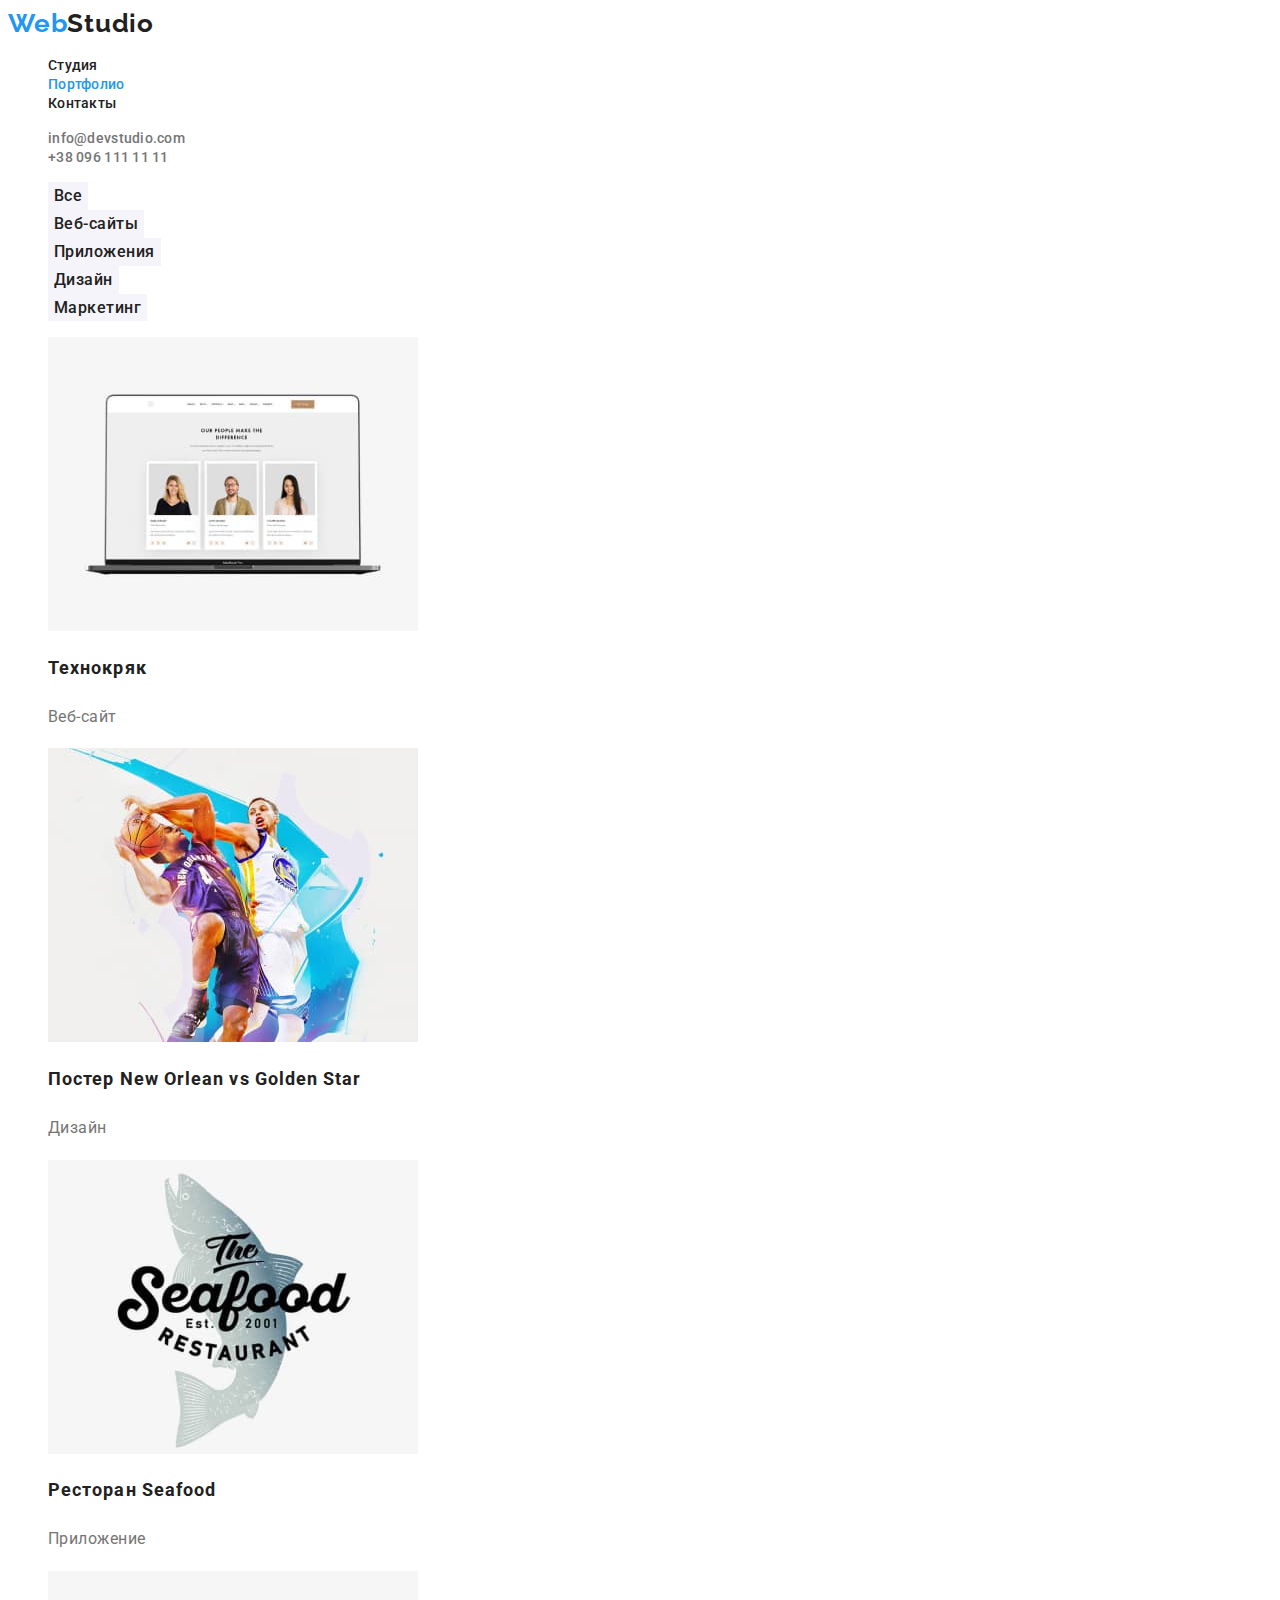
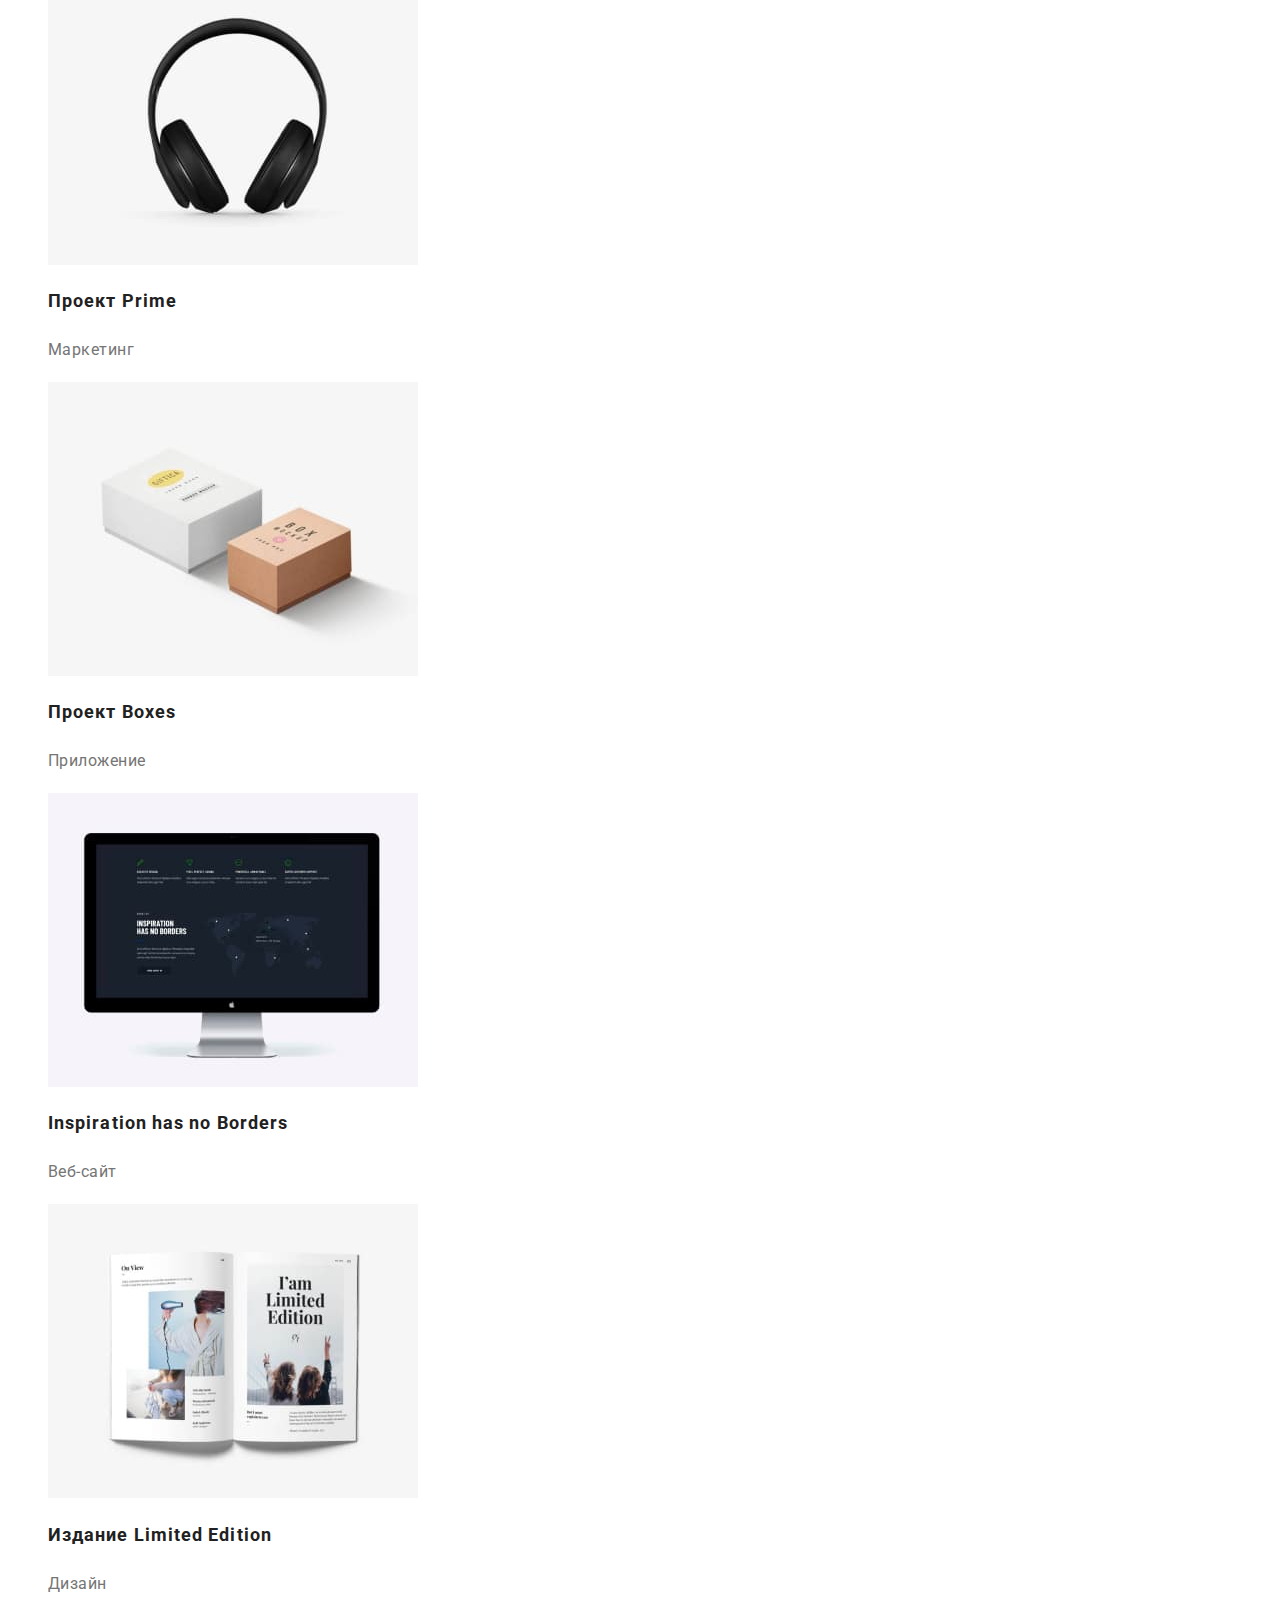
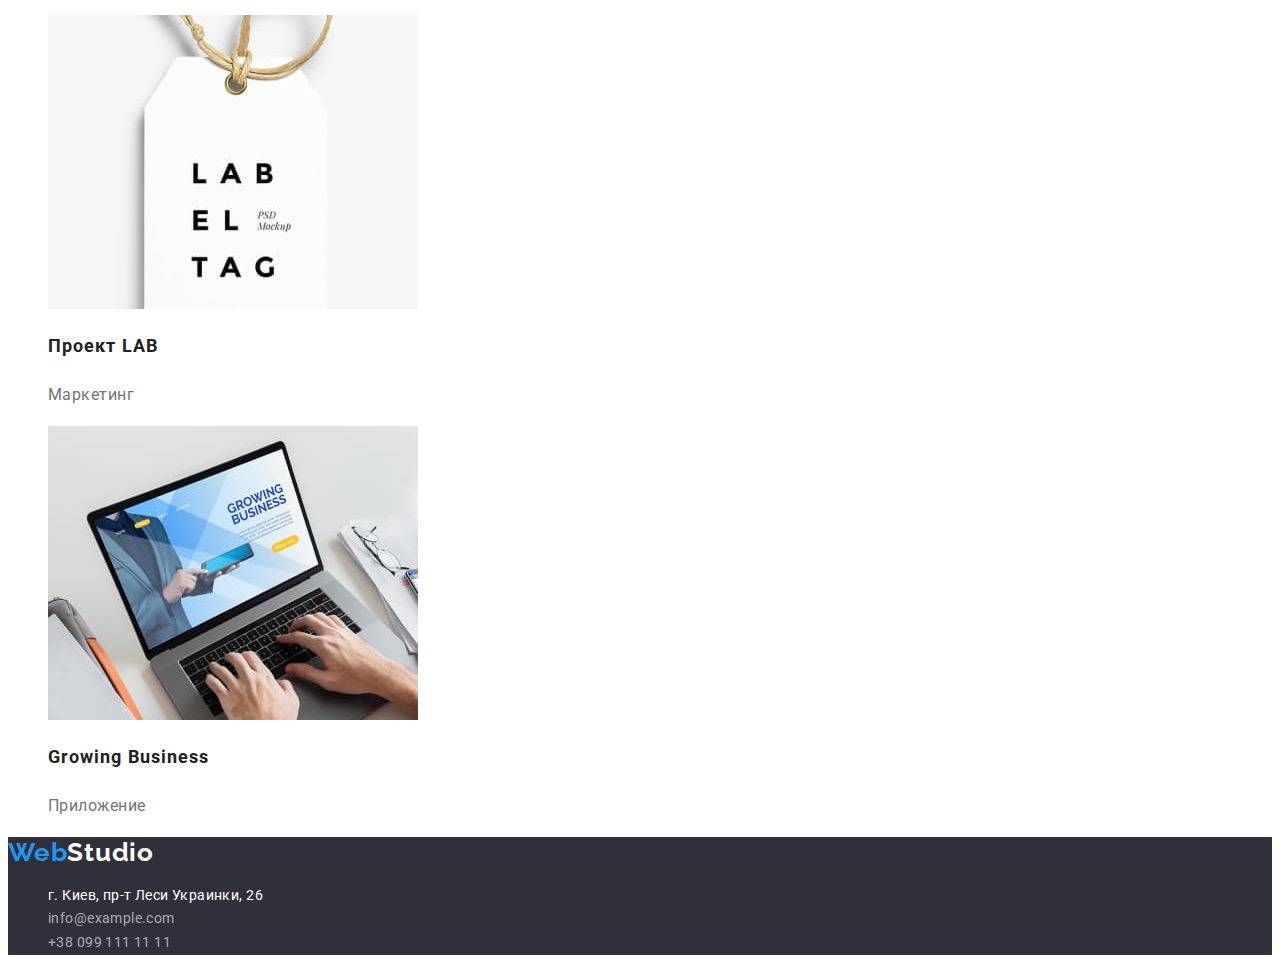
==== portfolio.html @ 40f7c525 "добавляет файлы из дз2" ====
<!DOCTYPE html>
<html lang="en">
<head>
    <meta charset="UTF-8">
    <meta http-equiv="X-UA-Compatible" content="IE=edge">
    <meta name="viewport" content="width=device-width, initial-scale=1.0">
    <title>Document</title>
    <link rel="preconnect" href="https://fonts.googleapis.com">
    <link rel="preconnect" href="https://fonts.gstatic.com" crossorigin>
    <link href="https://fonts.googleapis.com/css2?family=Raleway:wght@700&family=Roboto:wght@400;500;700;900&display=swap"
        rel="stylesheet">
    <link rel="stylesheet" href="./css/styles.css">
</head>
<body>
<header class="header">

    <nav>
        <a href="/" class="logo"><span class="span-logo">Web</span>Studio</a>

        <ul class="site-nav list">
            <li><a href="./index.html" class="link ">Студия</a></li>
            <li><a href="./portfolio.html" class="link current">Портфолио</a></li>
            <li><a href="" class="link">Контакты</a></li>
        </ul>
    </nav>

    <ul class="site-contact list">
        <li><a href="mailto:info@devstudio.com" class="link">info@devstudio.com</a></li>
        <li><a href="tel:+380961111111" class="link">+38 096 111 11 11</a></li>
    </ul>
</header>

        <section class="section works">
            <h1 class="visually-hidden">Наши работы</h1>
            <ul class="filter list">
                <li><button type="button" class="filter-btn">Все</button></li>
                <li><button type="button" class="filter-btn">Веб-сайты</button></li>
                <li><button type="button" class="filter-btn">Приложения</button></li>
                <li><button type="button" class="filter-btn">Дизайн</button></li>
                <li><button type="button" class="filter-btn">Маркетинг</button></li>
            </ul>

            <ul class="works-list list">
                <li class="works-item">
                    <img src="./images/project-1.jpg" alt="экран с фотокарточками" width="370" height="294">
                    <h2 class="title">Технокряк</h2>
                    <p class="text">Веб-сайт</p>
                </li>
                <li class="works-item">
                    <img src="./images/project-2.jpg" alt="баскетболисты с мячом" width="370" height="294">
                    <h2 class="title">Постер New Orlean vs Golden Star</h2>
                    <p class="text">Дизайн</p>
                </li>
                <li class="works-item">
                    <img src="./images/project-3.jpg" alt="лого ресторана сифуд" width="370" height="294">
                    <h2 class="title">Ресторан Seafood</h2>
                    <p class="text">Приложение</p>
                </li>
                <li class="works-item">
                    <img src="./images/project-4.jpg" alt="наушники" width="370" height="294">
                    <h2 class="title">Проект Prime</h2>
                    <p class="text">Маркетинг</p>
                </li>
                <li class="works-item">
                    <img src="./images/project-5.jpg" alt="две коробки" width="370" height="294">
                    <h2 class="title">Проект Boxes</h2>
                    <p class="text">Приложение</p>
                </li>
                <li class="works-item">
                    <img src="./images/project-6.jpg" alt="монитор" width="370" height="294">
                    <h2 class="title">Inspiration has no Borders</h2>
                    <p class="text">Веб-сайт</p>
                </li>
                <li class="works-item">
                    <img src="./images/project-7.jpg" alt="журнал" width="370" height="294">
                    <h2 class="title">Издание Limited Edition</h2>
                    <p class="text">Дизайн</p>
                </li>
                <li class="works-item">
                    <img src="./images/project-8.jpg" alt="ярлык с надписью" width="370" height="294">
                    <h2 class="title">Проект LAB</h2>
                    <p class="text">Маркетинг</p>
                </li>
                <li class="works-item">
                    <img src="./images/project-9.jpg" alt="ноутбук и руки" width="370" height="294">
                    <h2 class="title">Growing Business</h2>
                    <p class="text">Приложение</p>
                </li>
               
            </ul>
        </section>


    </main>

<footer class="footer">
    <a href="/" class="logo"><span class="span-logo">Web</span>Studio</a>

    <address>
        <ul class="footer-list list">
            <li><a href="https://www.google.com/maps/place/Lesi+Ukrainky+Blvd,+26,+Kyiv,+Ukraine,+02000/@50.4265807,30.5361971"
                    class="link-address">г. Киев, пр-т Леси Украинки, 26</a></li>
            <li><a href="mailto:info@example.com" class="link">info@example.com</a></li>
            <li><a href="tel:+380991111111" class="link">+38 099 111 11 11</a></li>
        </ul>

    </address>

</footer>
    
</body>
</html>
---- css/styles.css ----
:root {
    --main-text-color: #757575;
    --title-text-color: #212121;
    --accent-color: #2196F3;
    --secondary-background-color: #2F303A;
    --primary-white-color: #FFFFFF;
    --general-background-color: #F5F4FA;
    --secondary-btn-color: #212121;
    
   

}


body {
    color: var(--main-text-color);
    font-family: 'Roboto', sans-serif;
}

.list{
    list-style: none;
}
.link {
    text-decoration: none;
}

.visually-hidden {
    position: absolute;
    white-space: nowrap;
    width: 1px;
    height: 1px;
    overflow: hidden;
    border: 0;
    padding: 0;
    clip: rect(0 0 0 0);
    clip-path: inset(50%);
    margin: -1px;
}

/* ---------------------header--------------------- */
.header {
    background-color: var(--primary-white-color);
}

 .logo {
        color: var(--title-text-color);
        font-family: 'Raleway', sans-serif;
        font-weight: 700;
        font-size: 26px;
        line-height: 1.19;
        letter-spacing: 0.03em;
        text-decoration: none;
 }
 .span-logo {
    color: var(--accent-color); 
 }
 /* -------------------nav-------------------- */

 .site-nav .link {
     color: var(--title-text-color);
     font-family: 'Roboto', sans-serif;
     font-weight: 500;
     font-size: 14px;
     line-height: 1.14;
     letter-spacing: 0.02em;
 }
 .site-nav .link.current {
     color: var(--accent-color);
 }

 .site-contact .link {
    font-family: 'Roboto',sans-serif;
    font-style: normal;
    font-weight: 500;
    font-size: 14px;
    line-height: 16px;
    letter-spacing: 0.02em;
 }

.site-nav .link:hover,
.site-nav .link:focus
 {
    color: var(--accent-color);
}

.site-contact .link{
color: var(--main-text-color);
}

.site-contact .link:hover,
.site-contact .link:focus {
color: var(--accent-color);
}

          /*------------------hero--------------------    */

.hero-title {
    color: var(--primary-white-color);
    background-color: var(--secondary-background-color);
    font-weight: 900;
    font-size: 44px;
    line-height: 1.36;
    text-align: center;
    letter-spacing: 0.06em;
    text-transform: uppercase;
}
.hero-btn {
    color: var(--primary-white-color);
    background-color: var(--accent-color) ;
    cursor: pointer;
    font-family: inherit;
    font-weight: 700;
    font-size: 16px;
    line-height: 1.88;
    letter-spacing: 0.06em;
    border: none;
}
.hero-btn:hover,
.hero-btn:focus {
    background-color: #188CE8;
}

     /*--------------------   features----------------   */
 .feature-list .title {
    color: var(--title-text-color);
    font-size: 14px;
    line-height: 1.14;
    letter-spacing: 0.03em;
    text-transform: uppercase;
}
.feature-list .text {
    color: var(--main-text-color);
    font-size: 14px;
    line-height: 1.71;
    letter-spacing: 0.03em;
}

     /*-----------------     section -----------------    */
.section {
background-color: var(--primary-white-color);
}
.section-title {
    color: var(--title-text-color);
    font-size: 36px;
    line-height: 1.16;
    text-align: center;
    letter-spacing: 0.03em;
}
.team {
    background-color: var(--general-background-color);
}
.team-item {
    background-color: var(--primary-white-color);
    text-align: center;
}
.team-list .title {
    color: var(--title-text-color);
    font-weight: 500;
    font-size: 16px;
    line-height: 1.18;
    letter-spacing: 0.03em;
}
.team-list .text {
    color: var(--main-text-color);
    font-size: 16px;
    line-height: 1.19;
    letter-spacing: 0.03em;
}
/* ----------------------footer-------------------- */
.footer {
    background-color: var(--secondary-background-color);
}

.footer .logo {
    color: var(--primary-white-color);
}
.link-address {
    color: var(--primary-white-color);
    font-family: 'Roboto';
    font-style: normal;
    font-weight: 400;
    font-size: 14px;
    line-height: 1.71;
    letter-spacing: 0.03em;
    text-decoration: none;
}
.footer-list .link {
    color: rgba(255, 255, 255, 0.6);
    font-family: 'Roboto';
    font-style: normal;
    font-weight: 400;
    font-size: 14px;
    line-height: 1.71;
    letter-spacing: 0.03em;
    text-decoration: none;
}
.link-address:hover,
.link-address:focus {
    color: var(--accent-color);
}
.footer-list .link:hover,
.footer-list .link:focus {
    color: var(--accent-color);
}

/* ---------------------works------------------- */

.filter-btn {
color: var(--secondary-btn-color);
background-color: var(--general-background-color);
cursor: pointer;
font-family: inherit;
font-style: normal;
font-weight: 500;
font-size: 16px;
line-height: 1.62;
letter-spacing: 0.03em;
border: none;
}

.filter-btn:hover,
.filter-btn:focus {
    color: var(--primary-white-color);
    background-color: var(--accent-color);
}


.works-list .title {
    color: var(--title-text-color);
    font-size: 18px;
    line-height: 2;
    letter-spacing: 0.06em
}
.works-list .text {
    color: var(--main-text-color);
    font-size: 16px;
    line-height: 1.88;
    letter-spacing: 0.03em
}
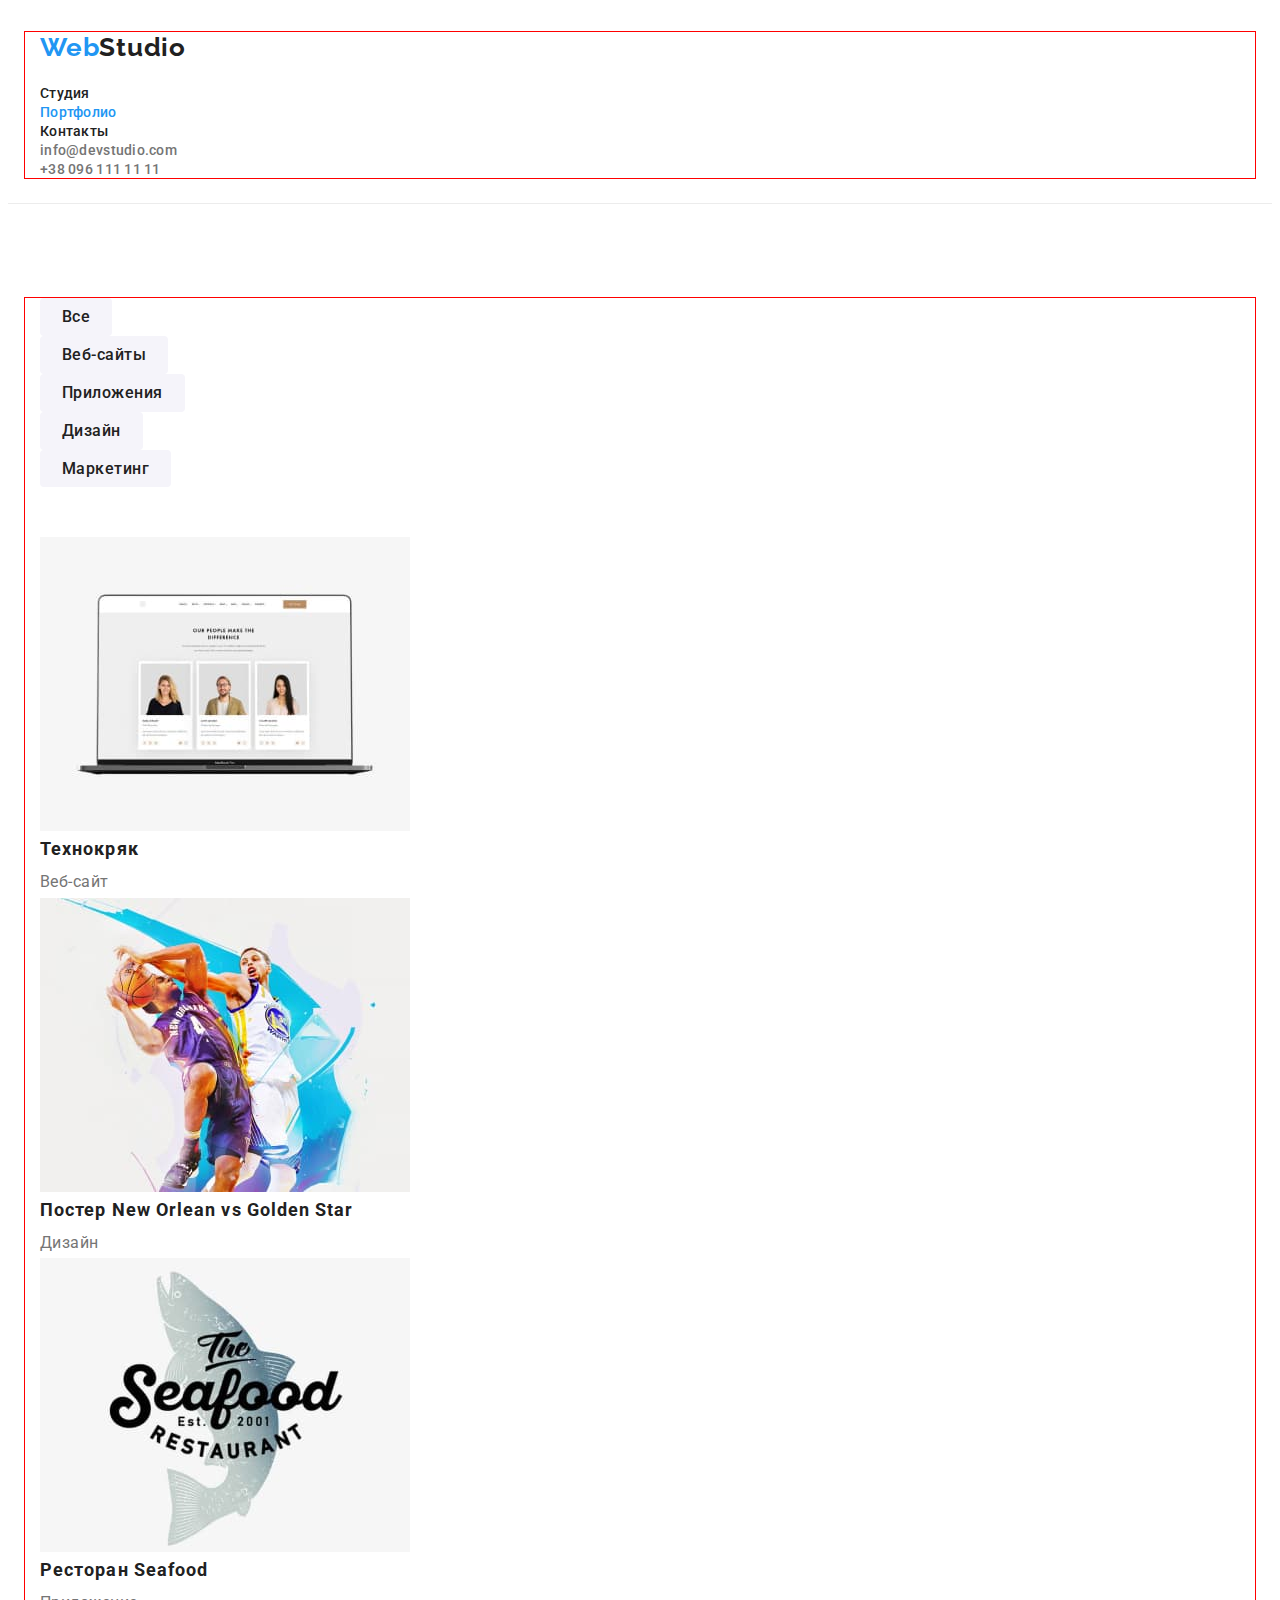
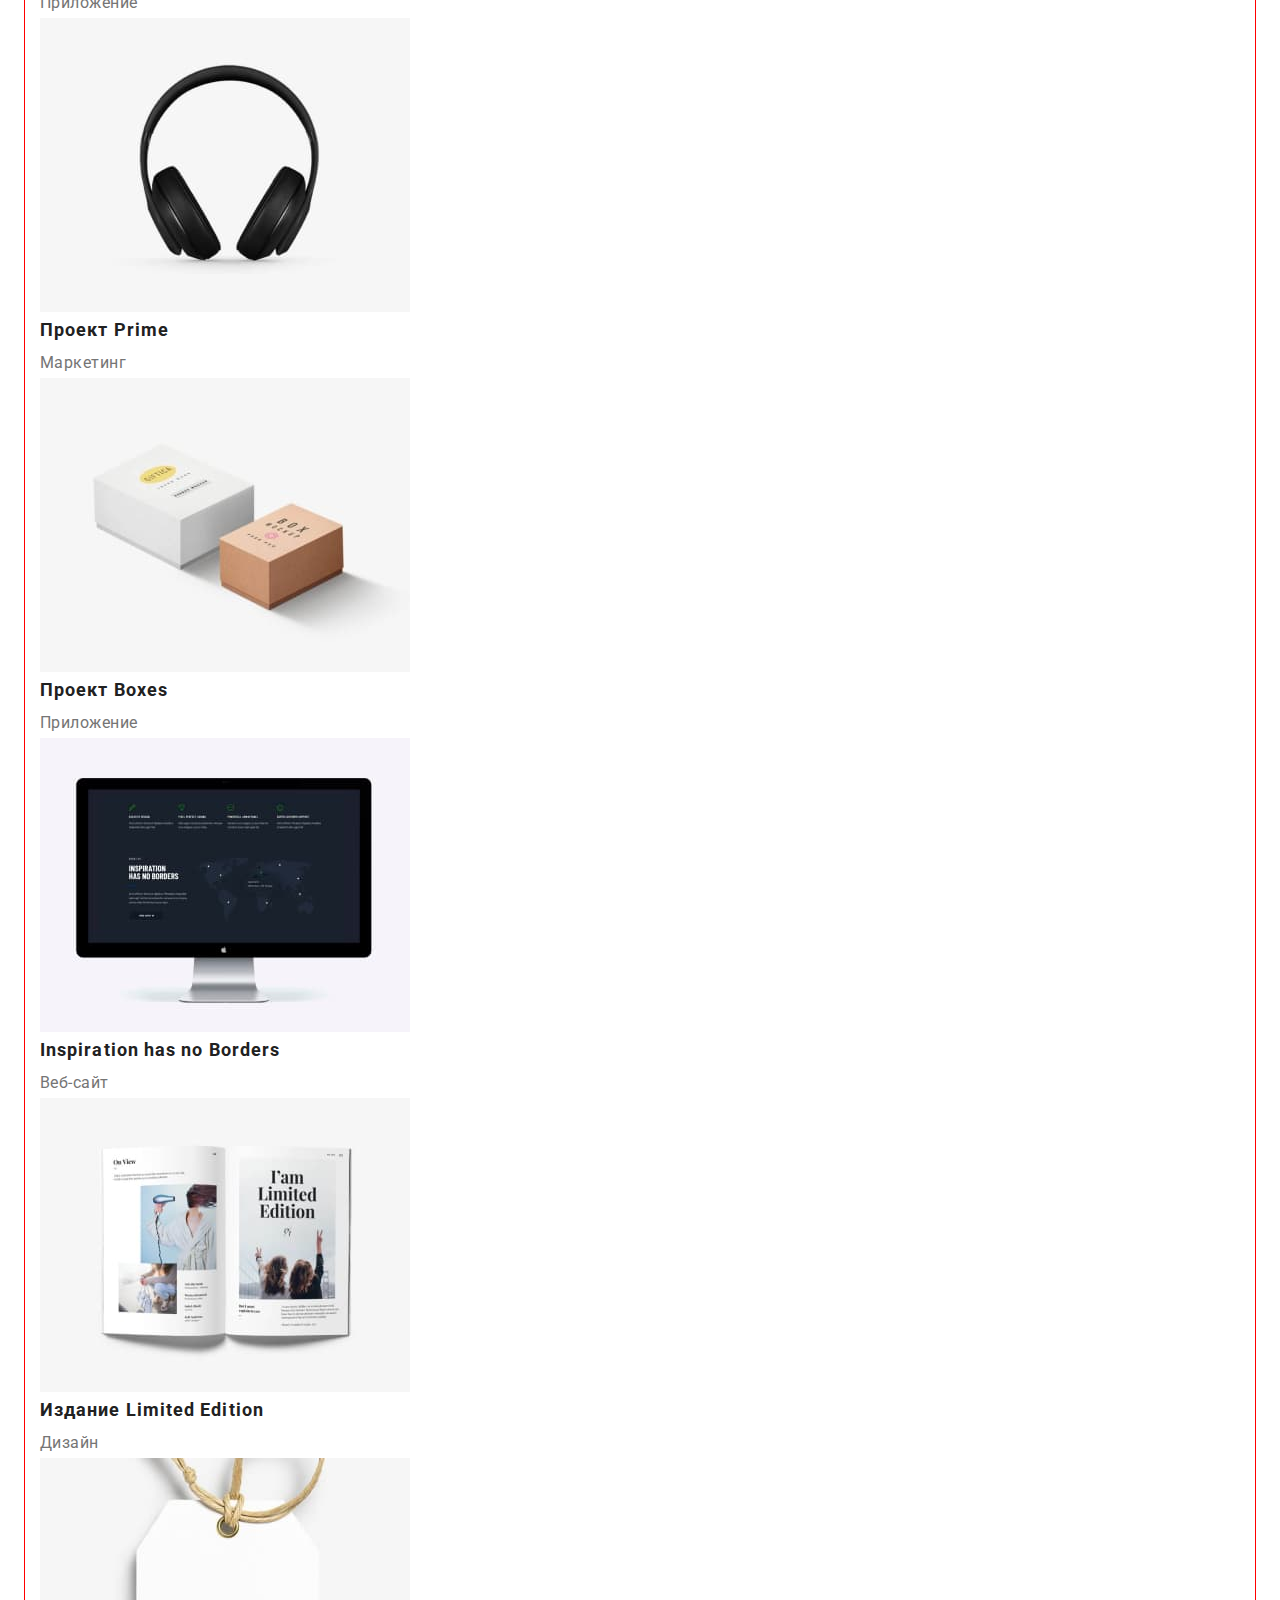
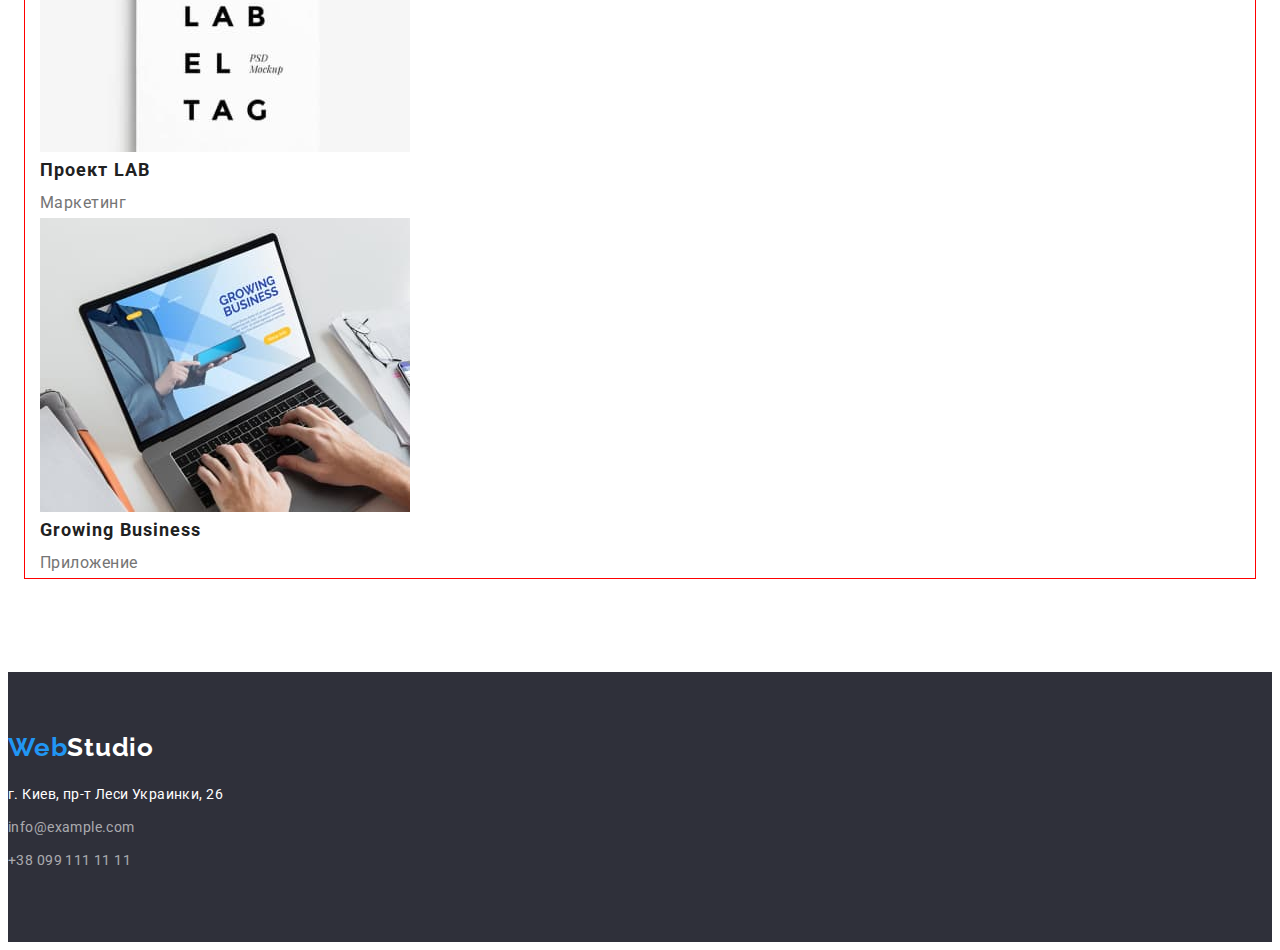
==== commit 236cc4aa: "добавляет геометрию в портфолио" ====
--- a/portfolio.html
+++ b/portfolio.html
@@ -13,24 +13,29 @@
 </head>
 <body>
 <header class="header">
+    <div class="container">
 
-    <nav>
-        <a href="/" class="logo"><span class="span-logo">Web</span>Studio</a>
+        <nav>
+            <a href="/" class="logo"><span class="span-logo">Web</span>Studio</a>
 
-        <ul class="site-nav list">
-            <li><a href="./index.html" class="link ">Студия</a></li>
-            <li><a href="./portfolio.html" class="link current">Портфолио</a></li>
-            <li><a href="" class="link">Контакты</a></li>
+            <ul class="site-nav list">
+                <li><a href="./index.html" class="link ">Студия</a></li>
+                <li><a href="./portfolio.html" class="link current">Портфолио</a></li>
+                <li><a href="" class="link">Контакты</a></li>
+            </ul>
+        </nav>
+
+
+        <ul class="site-contact list">
+            <li><a href="mailto:info@devstudio.com" class="link">info@devstudio.com</a></li>
+            <li><a href="tel:+380961111111" class="link">+38 096 111 11 11</a></li>
         </ul>
-    </nav>
 
-    <ul class="site-contact list">
-        <li><a href="mailto:info@devstudio.com" class="link">info@devstudio.com</a></li>
-        <li><a href="tel:+380961111111" class="link">+38 096 111 11 11</a></li>
-    </ul>
+    </div>
 </header>
 
         <section class="section works">
+            <div class="container">
             <h1 class="visually-hidden">Наши работы</h1>
             <ul class="filter list">
                 <li><button type="button" class="filter-btn">Все</button></li>
@@ -88,6 +93,7 @@
                 </li>
                
             </ul>
+            </div>
         </section>
 
 
--- a/css/styles.css
+++ b/css/styles.css
@@ -8,10 +8,15 @@
     --general-background-color: #F5F4FA;
     --secondary-btn-color: #212121;
     
-   
-
-}
-
+}
+
+p,h1,h2,h3,h4,h5,h6 {
+    margin: 0;
+}
+ul {
+    margin: 0;
+    padding-left: 0;
+}
 
 body {
     color: var(--main-text-color);
@@ -20,10 +25,14 @@
 
 .list{
     list-style: none;
+    padding: 0;
+    margin: 0;
 }
 .link {
     text-decoration: none;
 }
+
+
 
 .visually-hidden {
     position: absolute;
@@ -38,9 +47,34 @@
     margin: -1px;
 }
 
+img {
+    display: block;
+    max-width: 100%;
+    height: auto;
+    border-radius: 0px;
+}
+
+
 /* ---------------------header--------------------- */
+
+.container {
+    width: 1200px;
+    padding-left: 15px;
+    padding-right: 15px;
+    margin: 0 auto;
+    outline: 1px solid red;
+
+}
+
+
+
 .header {
     background-color: var(--primary-white-color);
+    border-bottom-width: 1px;
+    border-bottom-style: solid;
+    border-bottom-color: #ECECEC;
+    padding-top: 24px;
+    padding-bottom: 25px;
 }
 
  .logo {
@@ -95,19 +129,44 @@
 
           /*------------------hero--------------------    */
 
+
+.hero {
+    text-align: center;
+    background-color: var(--secondary-background-color);
+}
+
+.hero-container {
+    padding: 200px 0;
+}
+
+
 .hero-title {
-    color: var(--primary-white-color);
-    background-color: var(--secondary-background-color);
+    margin-bottom: 40px;
+    margin-left: auto;
+    margin-right: auto;
+    max-width: 630px;
+
+    color: var(--primary-white-color);
+    
     font-weight: 900;
     font-size: 44px;
     line-height: 1.36;
-    text-align: center;
+    
     letter-spacing: 0.06em;
     text-transform: uppercase;
 }
+
+
+
 .hero-btn {
+    display: inline-block;
+    border-radius: 4px;
+    padding: 10px 32px;
+    min-width: 200px;
+
     color: var(--primary-white-color);
     background-color: var(--accent-color) ;
+
     cursor: pointer;
     font-family: inherit;
     font-weight: 700;
@@ -115,6 +174,7 @@
     line-height: 1.88;
     letter-spacing: 0.06em;
     border: none;
+    text-align: center;
 }
 .hero-btn:hover,
 .hero-btn:focus {
@@ -122,7 +182,19 @@
 }
 
      /*--------------------   features----------------   */
+
+.section {
+    background-color: var(--primary-white-color);
+    padding-top: 94px;
+    padding-bottom: 94px;
+} 
+.no-padding {
+    padding-bottom: 0;
+}
+
  .feature-list .title {
+    margin-bottom: 10px;
+
     color: var(--title-text-color);
     font-size: 14px;
     line-height: 1.14;
@@ -137,10 +209,10 @@
 }
 
      /*-----------------     section -----------------    */
-.section {
-background-color: var(--primary-white-color);
-}
+
 .section-title {
+    margin-bottom: 50px;
+
     color: var(--title-text-color);
     font-size: 36px;
     line-height: 1.16;
@@ -152,8 +224,25 @@
 }
 .team-item {
     background-color: var(--primary-white-color);
+    box-shadow: 0px 1px 3px rgba(0, 0, 0, 0.12), 0px 1px 1px rgba(0, 0, 0, 0.14), 0px 2px 1px rgba(0, 0, 0, 0.2);
+    
+    border-radius: 0px 0px 4px 4px;
+    
+}
+
+.team-card {
+    
     text-align: center;
-}
+    padding: 30px 0;
+    width: 270px;
+}
+
+.team-item .title {
+margin-bottom: 10px;
+
+}
+
+
 .team-list .title {
     color: var(--title-text-color);
     font-weight: 500;
@@ -170,12 +259,20 @@
 /* ----------------------footer-------------------- */
 .footer {
     background-color: var(--secondary-background-color);
-}
-
+    padding-top: 60px;
+    padding-bottom: 60px;
+}
+.logo {
+display: inline-block;
+margin-bottom: 20px;
+
+}
 .footer .logo {
     color: var(--primary-white-color);
 }
 .link-address {
+    display: inline-block;
+    margin-bottom: 9px;
     color: var(--primary-white-color);
     font-family: 'Roboto';
     font-style: normal;
@@ -186,6 +283,8 @@
     text-decoration: none;
 }
 .footer-list .link {
+    display: inline-block;
+    margin-bottom: 9px;
     color: rgba(255, 255, 255, 0.6);
     font-family: 'Roboto';
     font-style: normal;
@@ -203,10 +302,18 @@
 .footer-list .link:focus {
     color: var(--accent-color);
 }
-
+/* --------------------portfolio----------------- */
 /* ---------------------works------------------- */
+.filter {
+margin-bottom: 50px;
+}
+
 
 .filter-btn {
+display: inline-block;
+border-radius: 4px;
+padding: 6px 22px;
+
 color: var(--secondary-btn-color);
 background-color: var(--general-background-color);
 cursor: pointer;
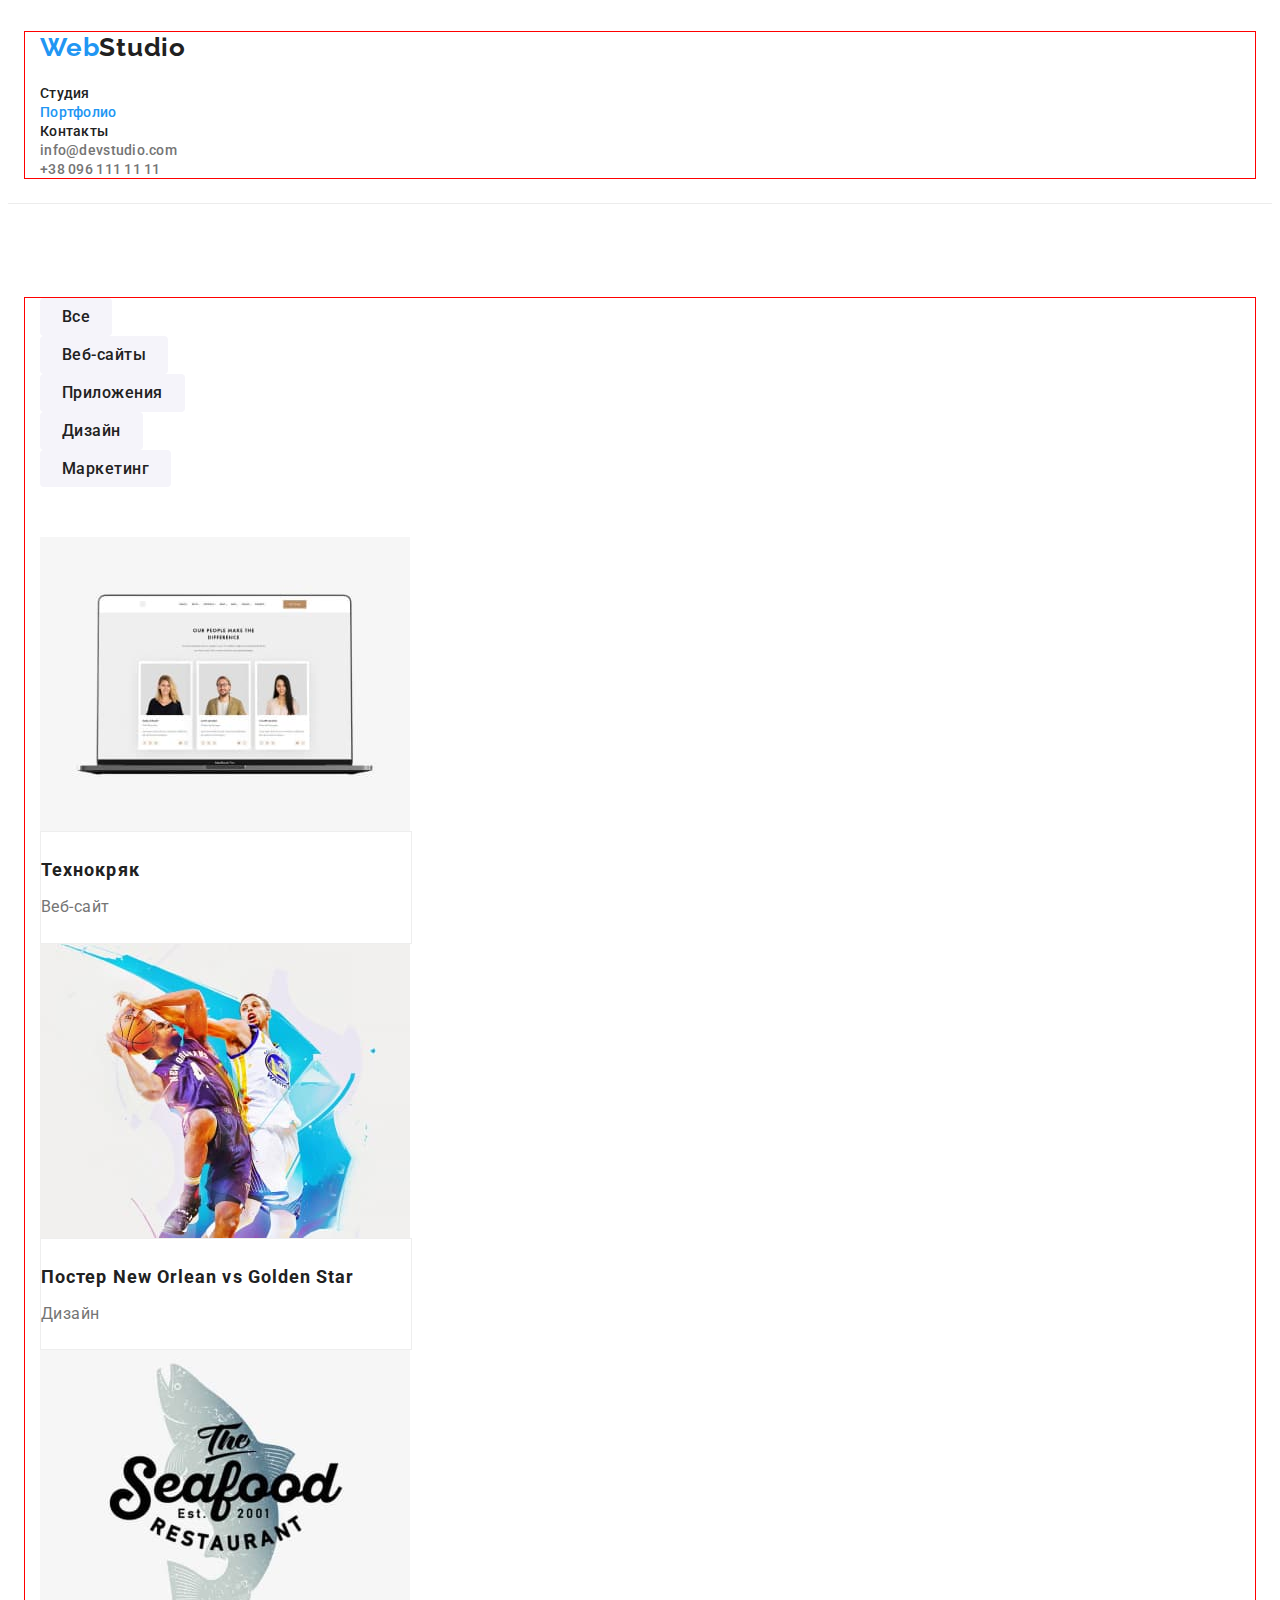
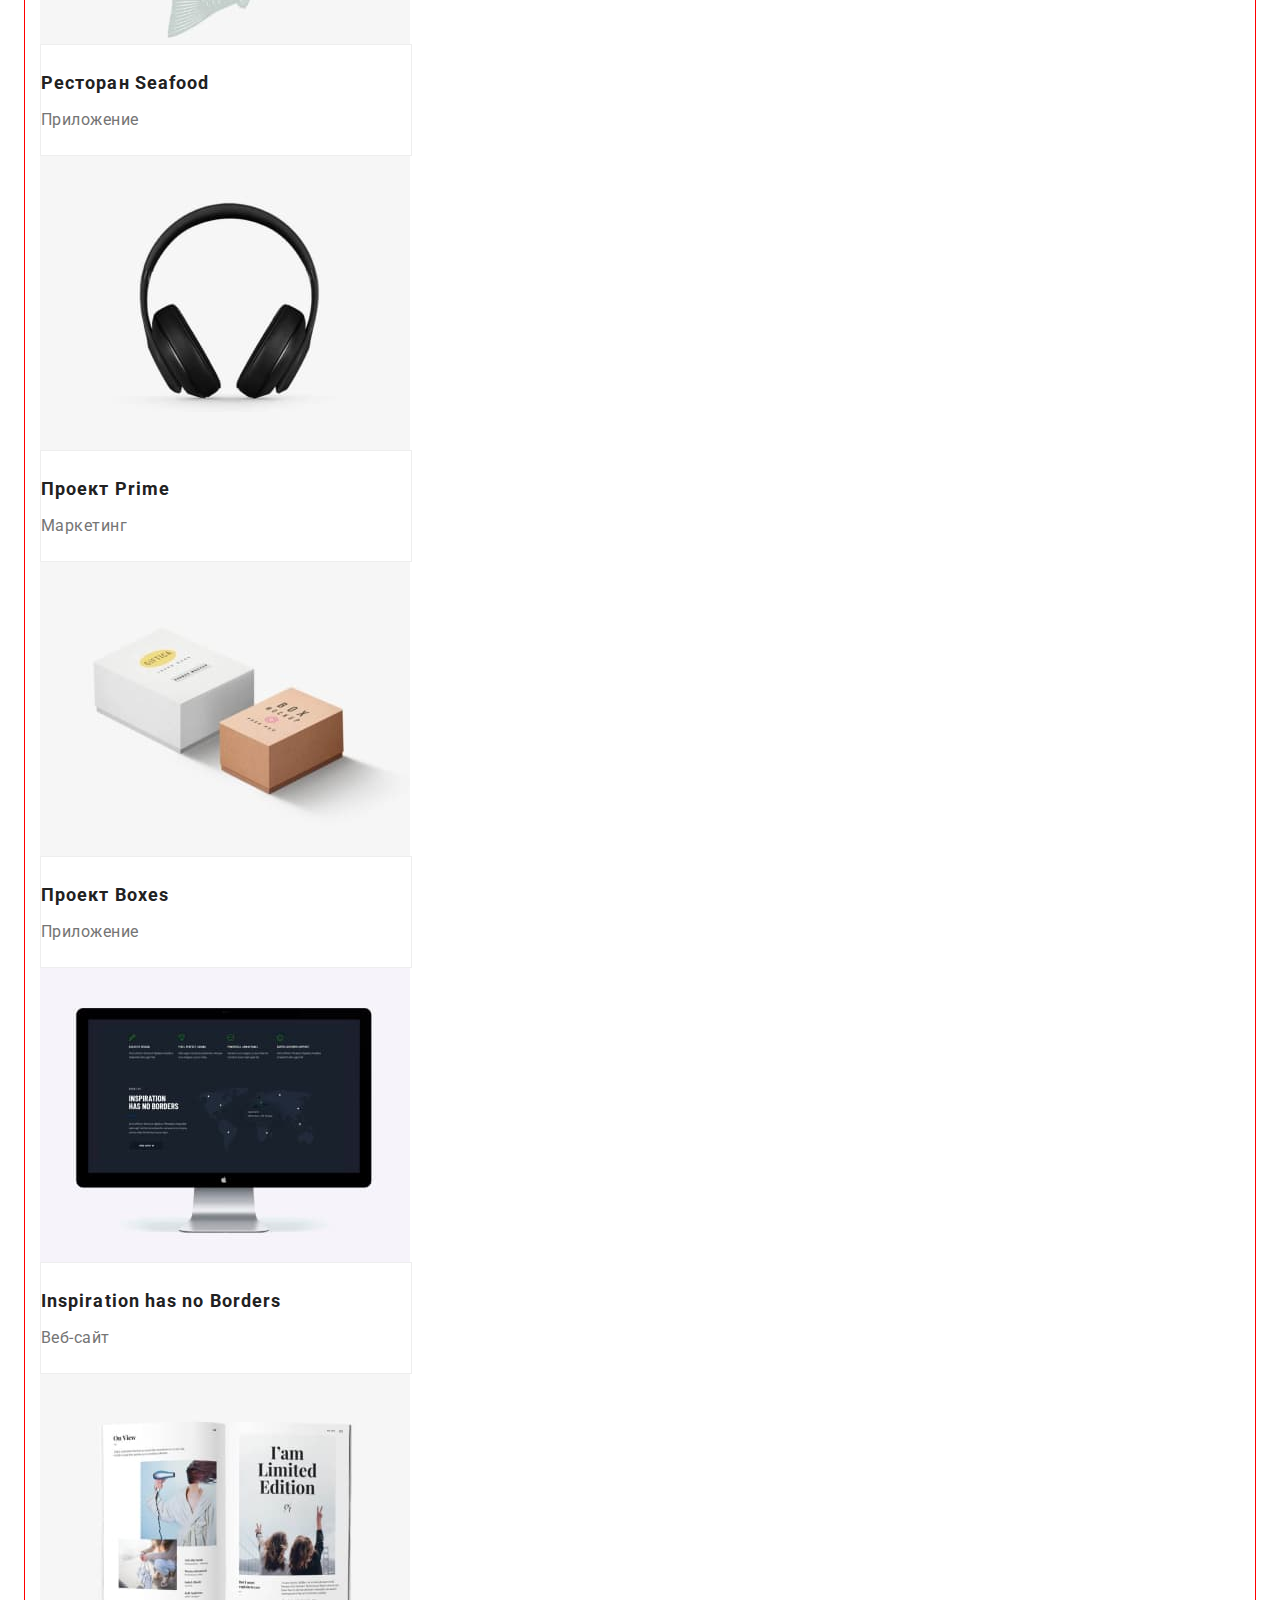
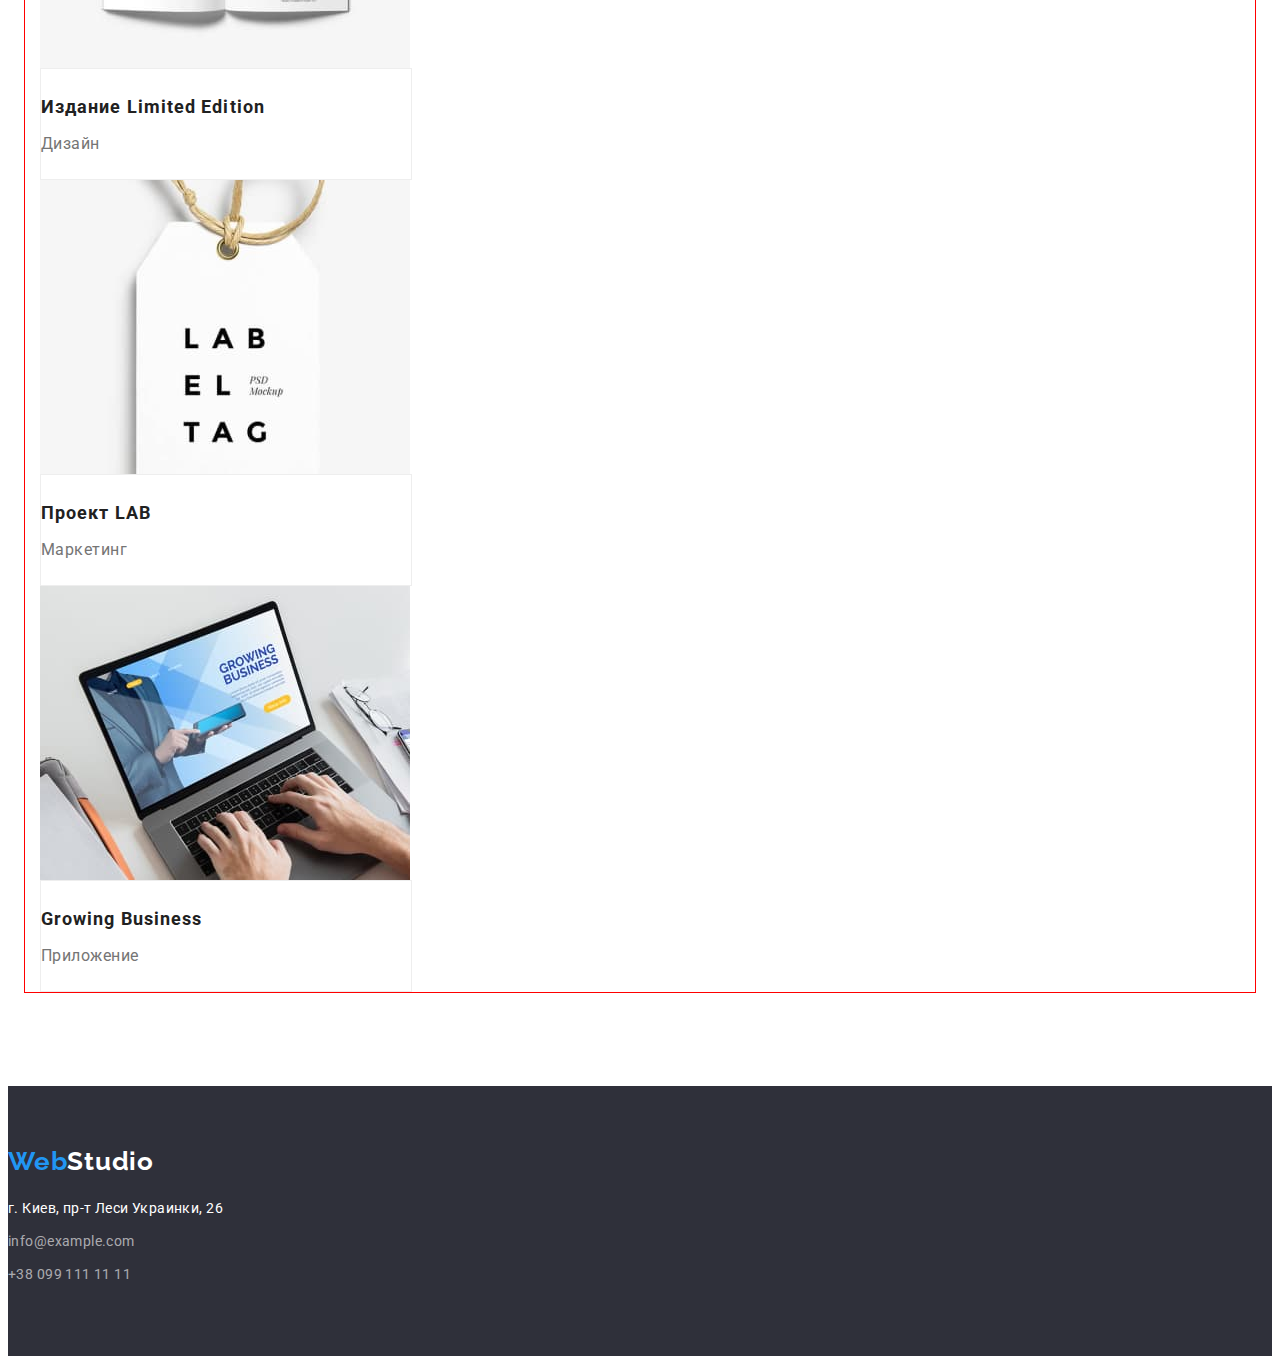
==== commit bd2bd921: "заканчивает геометрию портфолио" ====
--- a/portfolio.html
+++ b/portfolio.html
@@ -48,48 +48,82 @@
             <ul class="works-list list">
                 <li class="works-item">
                     <img src="./images/project-1.jpg" alt="экран с фотокарточками" width="370" height="294">
+
+                    <div class="works-card">
                     <h2 class="title">Технокряк</h2>
                     <p class="text">Веб-сайт</p>
+                    </div>
                 </li>
+                
                 <li class="works-item">
                     <img src="./images/project-2.jpg" alt="баскетболисты с мячом" width="370" height="294">
+
+                    <div class="works-card">
                     <h2 class="title">Постер New Orlean vs Golden Star</h2>
                     <p class="text">Дизайн</p>
+                    </div>
                 </li>
+
                 <li class="works-item">
                     <img src="./images/project-3.jpg" alt="лого ресторана сифуд" width="370" height="294">
+
+                    <div class="works-card">
                     <h2 class="title">Ресторан Seafood</h2>
                     <p class="text">Приложение</p>
+                    </div>
                 </li>
                 <li class="works-item">
                     <img src="./images/project-4.jpg" alt="наушники" width="370" height="294">
+
+                    <div class="works-card">
                     <h2 class="title">Проект Prime</h2>
                     <p class="text">Маркетинг</p>
+                    </div>
                 </li>
+
                 <li class="works-item">
                     <img src="./images/project-5.jpg" alt="две коробки" width="370" height="294">
+
+                    <div class="works-card">
                     <h2 class="title">Проект Boxes</h2>
                     <p class="text">Приложение</p>
+                    </div>
                 </li>
+
                 <li class="works-item">
                     <img src="./images/project-6.jpg" alt="монитор" width="370" height="294">
+
+                    <div class="works-card">
                     <h2 class="title">Inspiration has no Borders</h2>
                     <p class="text">Веб-сайт</p>
+                    </div>
                 </li>
+
                 <li class="works-item">
                     <img src="./images/project-7.jpg" alt="журнал" width="370" height="294">
+
+                    <div class="works-card">
                     <h2 class="title">Издание Limited Edition</h2>
                     <p class="text">Дизайн</p>
+                    </div>
                 </li>
+
                 <li class="works-item">
                     <img src="./images/project-8.jpg" alt="ярлык с надписью" width="370" height="294">
+
+                    <div class="works-card">
                     <h2 class="title">Проект LAB</h2>
                     <p class="text">Маркетинг</p>
+                    </div>
                 </li>
+
                 <li class="works-item">
                     <img src="./images/project-9.jpg" alt="ноутбук и руки" width="370" height="294">
+
+                    <div class="works-card">
                     <h2 class="title">Growing Business</h2>
                     <p class="text">Приложение</p>
+                    </div>
                 </li>
                
             </ul>
--- a/css/styles.css
+++ b/css/styles.css
@@ -225,13 +225,11 @@
 .team-item {
     background-color: var(--primary-white-color);
     box-shadow: 0px 1px 3px rgba(0, 0, 0, 0.12), 0px 1px 1px rgba(0, 0, 0, 0.14), 0px 2px 1px rgba(0, 0, 0, 0.2);
-    
     border-radius: 0px 0px 4px 4px;
     
 }
 
 .team-card {
-    
     text-align: center;
     padding: 30px 0;
     width: 270px;
@@ -317,6 +315,7 @@
 color: var(--secondary-btn-color);
 background-color: var(--general-background-color);
 cursor: pointer;
+
 font-family: inherit;
 font-style: normal;
 font-weight: 500;
@@ -331,6 +330,16 @@
     color: var(--primary-white-color);
     background-color: var(--accent-color);
 }
+.works-card {
+padding: 20px 0;
+width: 370px;
+border: 1px solid #EEEEEE;
+}
+
+.works-item .title {
+margin-bottom: 4px;
+}
+
 
 
 .works-list .title {
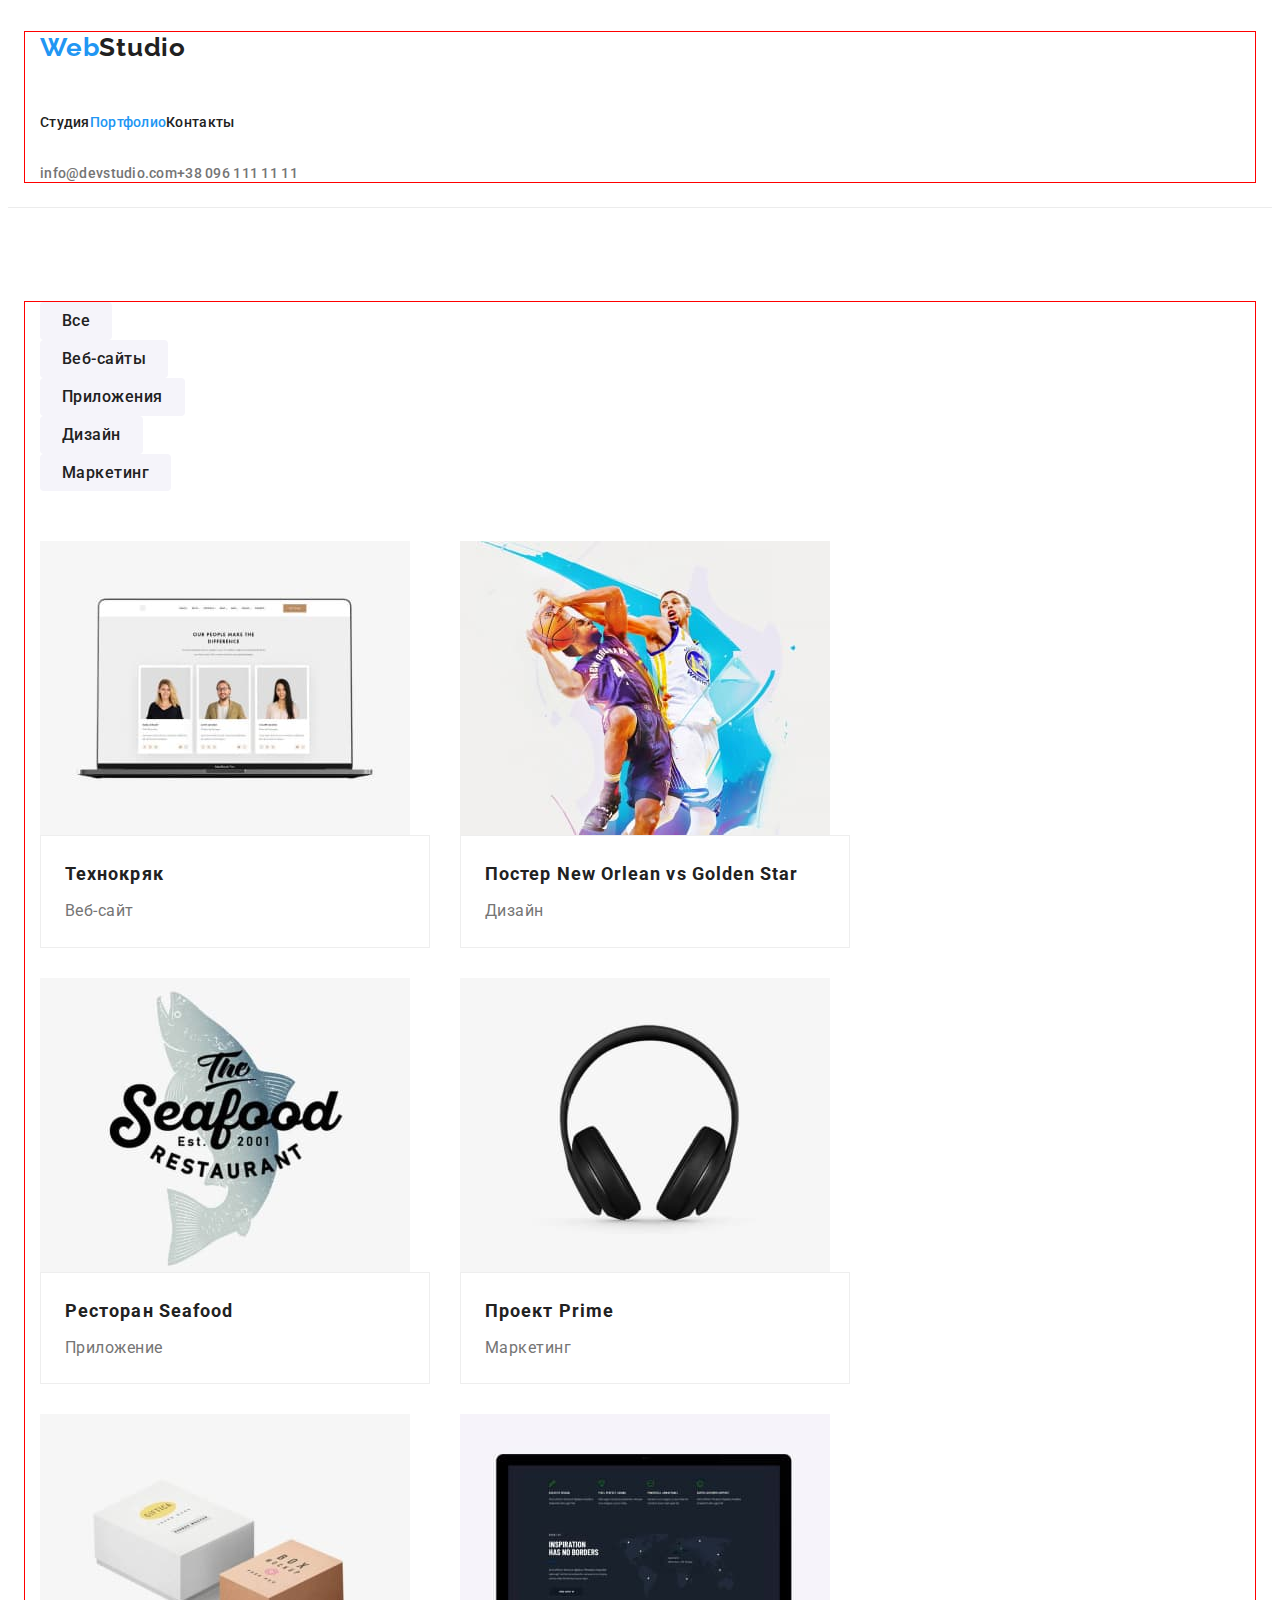
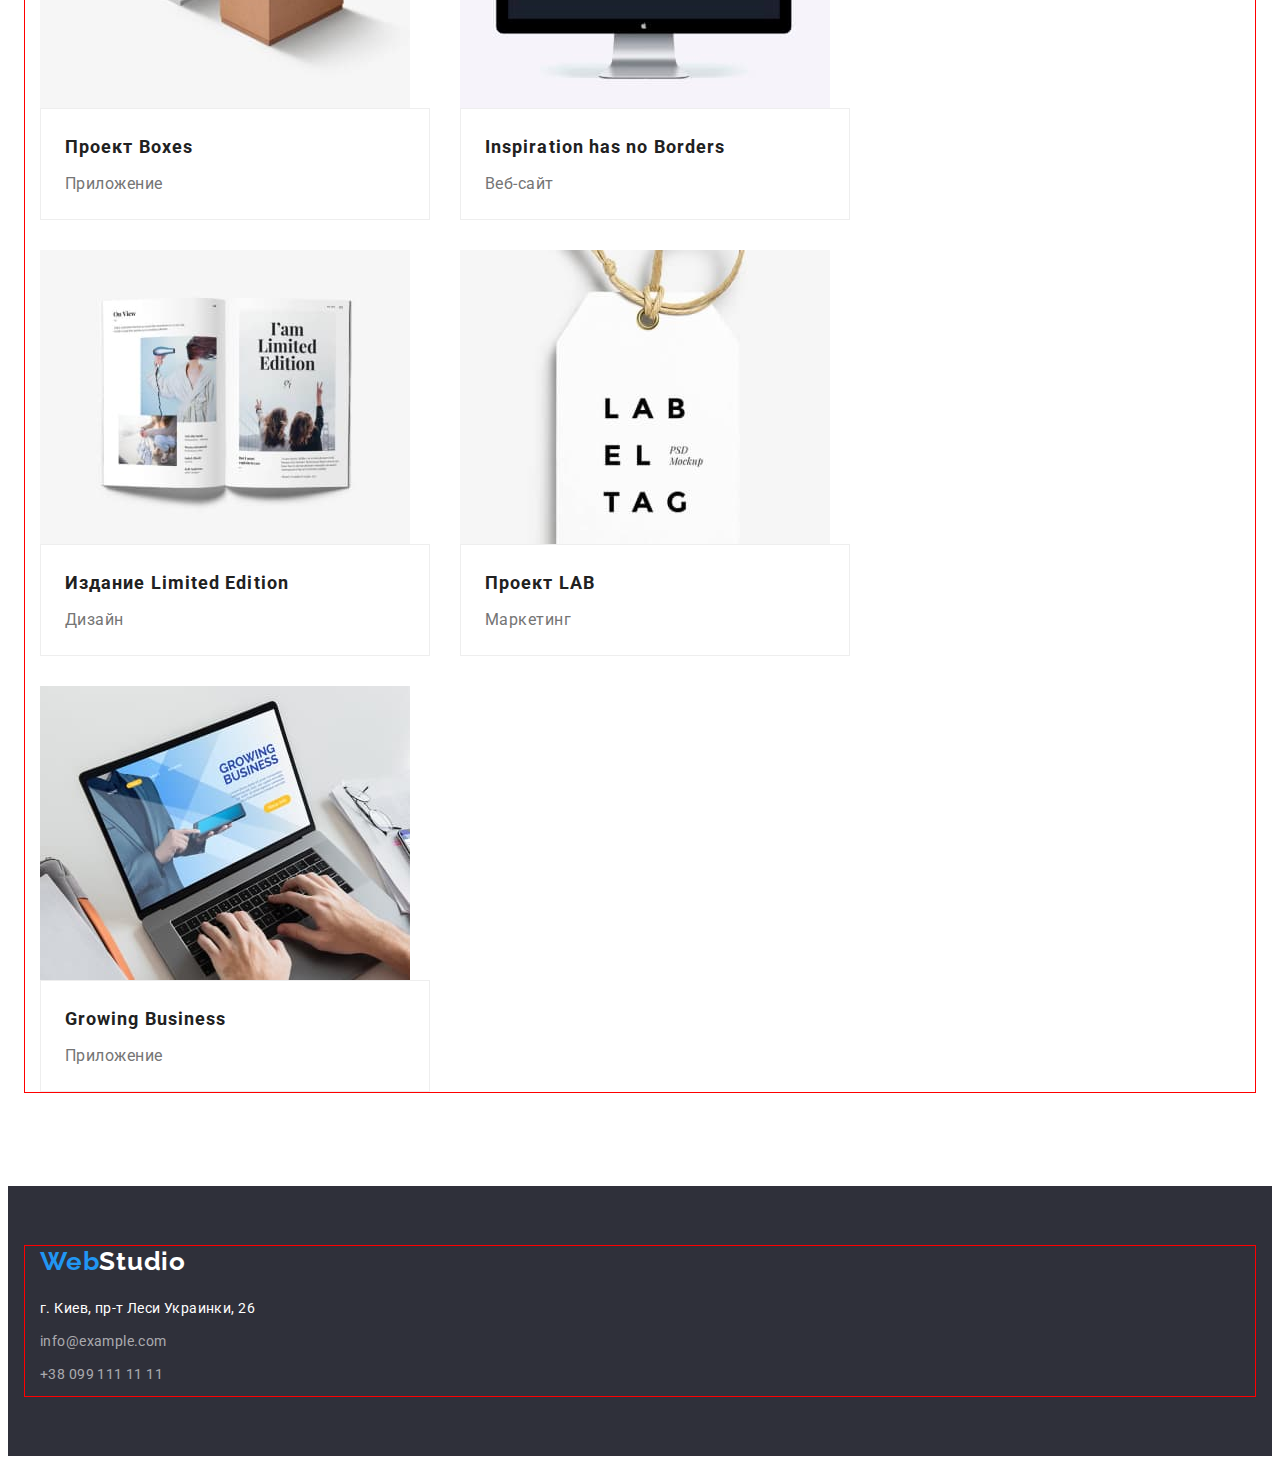
==== commit a4fe4ae9: "добавляет флекс в хедер" ====
--- a/portfolio.html
+++ b/portfolio.html
@@ -48,6 +48,7 @@
             <ul class="works-list list">
                 <li class="works-item">
                     <img src="./images/project-1.jpg" alt="экран с фотокарточками" width="370" height="294">
+                    
 
                     <div class="works-card">
                     <h2 class="title">Технокряк</h2>
@@ -134,17 +135,20 @@
     </main>
 
 <footer class="footer">
-    <a href="/" class="logo"><span class="span-logo">Web</span>Studio</a>
+    <div class="container">
+        <a href="/" class="logo"><span class="span-logo">Web</span>Studio</a>
 
-    <address>
-        <ul class="footer-list list">
-            <li><a href="https://www.google.com/maps/place/Lesi+Ukrainky+Blvd,+26,+Kyiv,+Ukraine,+02000/@50.4265807,30.5361971"
-                    class="link-address">г. Киев, пр-т Леси Украинки, 26</a></li>
-            <li><a href="mailto:info@example.com" class="link">info@example.com</a></li>
-            <li><a href="tel:+380991111111" class="link">+38 099 111 11 11</a></li>
-        </ul>
+        <address>
+            <ul class="footer-list list">
+                <li><a href="https://www.google.com/maps/place/Lesi+Ukrainky+Blvd,+26,+Kyiv,+Ukraine,+02000/@50.4265807,30.5361971"
+                        class="link-address">г. Киев, пр-т Леси Украинки, 26</a></li>
+                <li><a href="mailto:info@example.com" class="link">info@example.com</a></li>
+                <li><a href="tel:+380991111111" class="link">+38 099 111 11 11</a></li>
+            </ul>
 
-    </address>
+        </address>
+
+    </div>
 
 </footer>
     
--- a/css/styles.css
+++ b/css/styles.css
@@ -55,8 +55,6 @@
 }
 
 
-/* ---------------------header--------------------- */
-
 .container {
     width: 1200px;
     padding-left: 15px;
@@ -66,6 +64,8 @@
 
 }
 
+
+/* ---------------------header--------------------- */
 
 
 .header {
@@ -91,7 +91,25 @@
  }
  /* -------------------nav-------------------- */
 
+ .flex {
+     display: flex;
+ }
+ 
+ .site-nav {
+     display: flex;
+ }
+  
+
+ .site-nav .item:not(:last-child) {
+     margin-right: 50px;
+ }
+
+
  .site-nav .link {
+     display: block;
+     padding-top: 32px;
+     padding-bottom: 32px;
+
      color: var(--title-text-color);
      font-family: 'Roboto', sans-serif;
      font-weight: 500;
@@ -101,6 +119,14 @@
  }
  .site-nav .link.current {
      color: var(--accent-color);
+ }
+
+ .site-contact {
+     display: flex;
+ }
+
+ .site-contact .item + .item {
+     margin-left: 50px;
  }
 
  .site-contact .link {
@@ -330,14 +356,30 @@
     color: var(--primary-white-color);
     background-color: var(--accent-color);
 }
+
+.works-list {
+    display: flex;
+    flex-wrap: wrap;
+    margin-left: -30px;
+    margin-top: -30px;
+
+
+}
+
+.works-list .works-item {
+    flex-basis: calc(100%/3 - 20px);
+    margin-left: 30px;
+    margin-top: 30px;
+}
+
+.works-item .title {
+    margin-bottom: 4px;
+}
+
+
 .works-card {
-padding: 20px 0;
-width: 370px;
+padding: 20px 24px;
 border: 1px solid #EEEEEE;
-}
-
-.works-item .title {
-margin-bottom: 4px;
 }
 
 
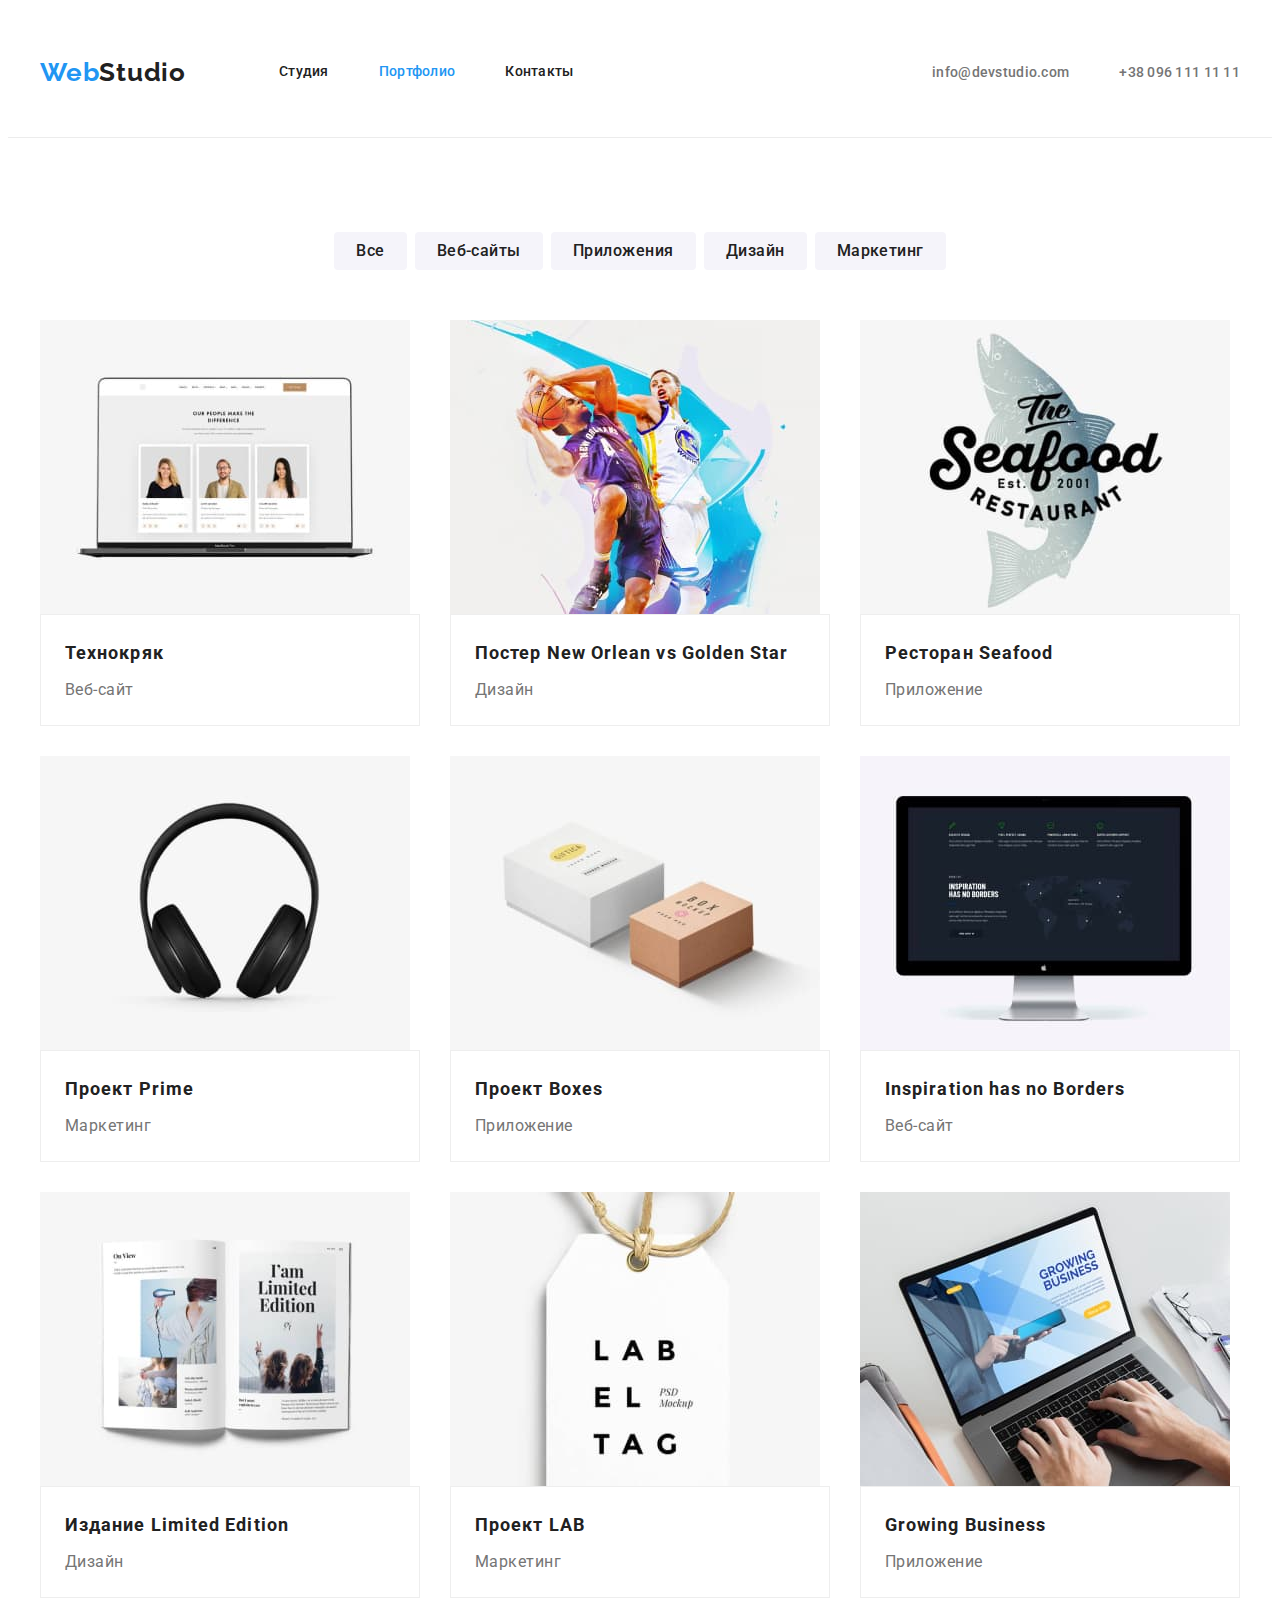
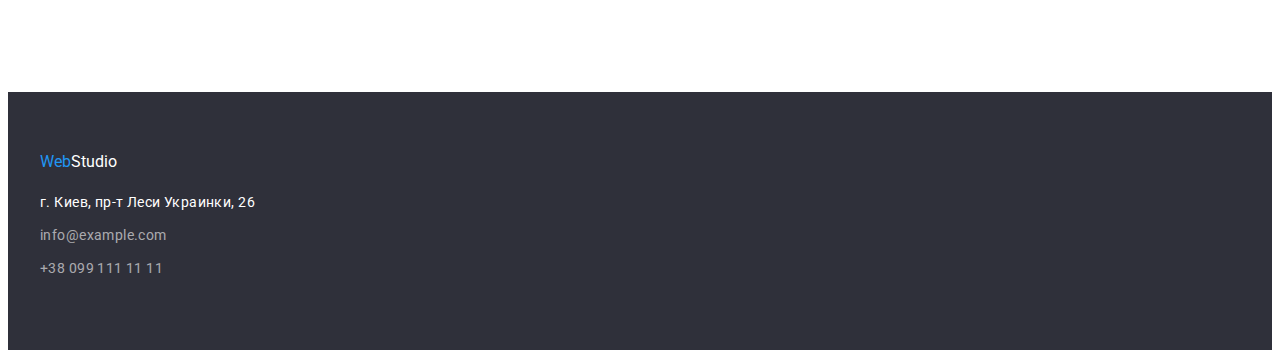
==== commit a3e4d61f: "добавляет флекс боксы" ====
--- a/portfolio.html
+++ b/portfolio.html
@@ -9,27 +9,31 @@
     <link rel="preconnect" href="https://fonts.gstatic.com" crossorigin>
     <link href="https://fonts.googleapis.com/css2?family=Raleway:wght@700&family=Roboto:wght@400;500;700;900&display=swap"
         rel="stylesheet">
+     <link rel="stylesheet" href="https://cdnjs.cloudflare.com/ajax/libs/modern-normalize/1.1.0/modern-normalize.min.css"
+            integrity="sha512-wpPYUAdjBVSE4KJnH1VR1HeZfpl1ub8YT/NKx4PuQ5NmX2tKuGu6U/JRp5y+Y8XG2tV+wKQpNHVUX03MfMFn9Q=="
+            crossorigin="anonymous" referrerpolicy="no-referrer" />
     <link rel="stylesheet" href="./css/styles.css">
 </head>
 <body>
 <header class="header">
-    <div class="container">
 
-        <nav>
+    <div class="container flex">
+
+        <nav class="main-nav">
             <a href="/" class="logo"><span class="span-logo">Web</span>Studio</a>
 
             <ul class="site-nav list">
-                <li><a href="./index.html" class="link ">Студия</a></li>
-                <li><a href="./portfolio.html" class="link current">Портфолио</a></li>
-                <li><a href="" class="link">Контакты</a></li>
+                <li class="item"><a href="./index.html" class="link">Студия</a></li>
+                <li class="item"><a href="./portfolio.html" class="link current">Портфолио</a></li>
+                <li class="item"><a href="" class="link">Контакты</a></li>
             </ul>
         </nav>
 
+        <ul class="site-contact list">
+            <li class="item"><a href="mailto:info@devstudio.com" class="link">info@devstudio.com</a></li>
+            <li class="item"><a href="tel:+380961111111" class="link">+38 096 111 11 11</a></li>
+        </ul>
 
-        <ul class="site-contact list">
-            <li><a href="mailto:info@devstudio.com" class="link">info@devstudio.com</a></li>
-            <li><a href="tel:+380961111111" class="link">+38 096 111 11 11</a></li>
-        </ul>
 
     </div>
 </header>
@@ -38,11 +42,11 @@
             <div class="container">
             <h1 class="visually-hidden">Наши работы</h1>
             <ul class="filter list">
-                <li><button type="button" class="filter-btn">Все</button></li>
-                <li><button type="button" class="filter-btn">Веб-сайты</button></li>
-                <li><button type="button" class="filter-btn">Приложения</button></li>
-                <li><button type="button" class="filter-btn">Дизайн</button></li>
-                <li><button type="button" class="filter-btn">Маркетинг</button></li>
+                <li class="item"><button type="button" class="filter-btn">Все</button></li>
+                <li class="item"><button type="button" class="filter-btn">Веб-сайты</button></li>
+                <li class="item"><button type="button" class="filter-btn">Приложения</button></li>
+                <li class="item"><button type="button" class="filter-btn">Дизайн</button></li>
+                <li class="item"><button type="button" class="filter-btn">Маркетинг</button></li>
             </ul>
 
             <ul class="works-list list">
@@ -136,7 +140,7 @@
 
 <footer class="footer">
     <div class="container">
-        <a href="/" class="logo"><span class="span-logo">Web</span>Studio</a>
+        <a href="/" class="logo-footer"><span class="span-logo">Web</span>Studio</a>
 
         <address>
             <ul class="footer-list list">
--- a/css/styles.css
+++ b/css/styles.css
@@ -60,7 +60,7 @@
     padding-left: 15px;
     padding-right: 15px;
     margin: 0 auto;
-    outline: 1px solid red;
+    /* outline: 1px solid red; */
 
 }
 
@@ -78,6 +78,7 @@
 }
 
  .logo {
+
         color: var(--title-text-color);
         font-family: 'Raleway', sans-serif;
         font-weight: 700;
@@ -89,14 +90,26 @@
  .span-logo {
     color: var(--accent-color); 
  }
+
+ 
  /* -------------------nav-------------------- */
+
 
  .flex {
      display: flex;
+     align-items: center;
+     
+ }
+ .main-nav {
+     display: flex;
+    align-items: center;
+    
+    
  }
  
  .site-nav {
      display: flex;
+     margin-left: 93px;
  }
   
 
@@ -123,6 +136,7 @@
 
  .site-contact {
      display: flex;
+     margin-left: auto;
  }
 
  .site-contact .item + .item {
@@ -217,8 +231,20 @@
 .no-padding {
     padding-bottom: 0;
 }
-
- .feature-list .title {
+.feature-list {
+    display: flex;
+    margin-left: -30px;
+    margin-top: -30px;
+}
+
+.feature-list .item {
+    flex-basis: calc(100%/4 - 30px);
+    margin-left: 30px;
+    margin-top: 30px;
+    }
+ 
+ 
+.feature-list .title {
     margin-bottom: 10px;
 
     color: var(--title-text-color);
@@ -235,6 +261,20 @@
 }
 
      /*-----------------     section -----------------    */
+      /* ---------about--------- */
+.about {
+    display: flex;
+    margin-left: -30px;
+    margin-top: -30px;
+}
+
+.about .item {
+   flex-basis: calc(100%/3 - 30px);
+    margin-left: 30px;
+    margin-top: 30px;
+}
+
+
 
 .section-title {
     margin-bottom: 50px;
@@ -245,6 +285,9 @@
     text-align: center;
     letter-spacing: 0.03em;
 }
+
+
+/* --------------team---------------- */
 .team {
     background-color: var(--general-background-color);
 }
@@ -263,8 +306,20 @@
 
 .team-item .title {
 margin-bottom: 10px;
-
-}
+}
+ .team-list {
+     display: flex;
+    margin-left: -30px;
+    margin-top: -30px;
+ }
+
+ .team-list .team-item {
+     flex-basis: calc(100%/4 - 30px);
+     margin-left: 30px;
+     margin-top: 30px;
+ }
+
+
 
 
 .team-list .title {
@@ -286,12 +341,14 @@
     padding-top: 60px;
     padding-bottom: 60px;
 }
-.logo {
-display: inline-block;
-margin-bottom: 20px;
-
-}
-.footer .logo {
+
+.logo-footer {
+    display: inline-block;
+    margin-bottom: 20px;
+    text-decoration: none;
+}
+
+.footer .logo-footer {
     color: var(--primary-white-color);
 }
 .link-address {
@@ -327,9 +384,14 @@
     color: var(--accent-color);
 }
 /* --------------------portfolio----------------- */
-/* ---------------------works------------------- */
+/* ---------------------filter------------------- */
 .filter {
-margin-bottom: 50px;
+    display: flex;
+    justify-content: center;
+    margin-bottom: 50px;
+}
+.filter .item:not(:last-child) {
+    margin-right: 8px;
 }
 
 
@@ -356,6 +418,7 @@
     color: var(--primary-white-color);
     background-color: var(--accent-color);
 }
+/* --------------works----------------- */
 
 .works-list {
     display: flex;
@@ -367,7 +430,7 @@
 }
 
 .works-list .works-item {
-    flex-basis: calc(100%/3 - 20px);
+    flex-basis: calc(100%/3 - 30px);
     margin-left: 30px;
     margin-top: 30px;
 }
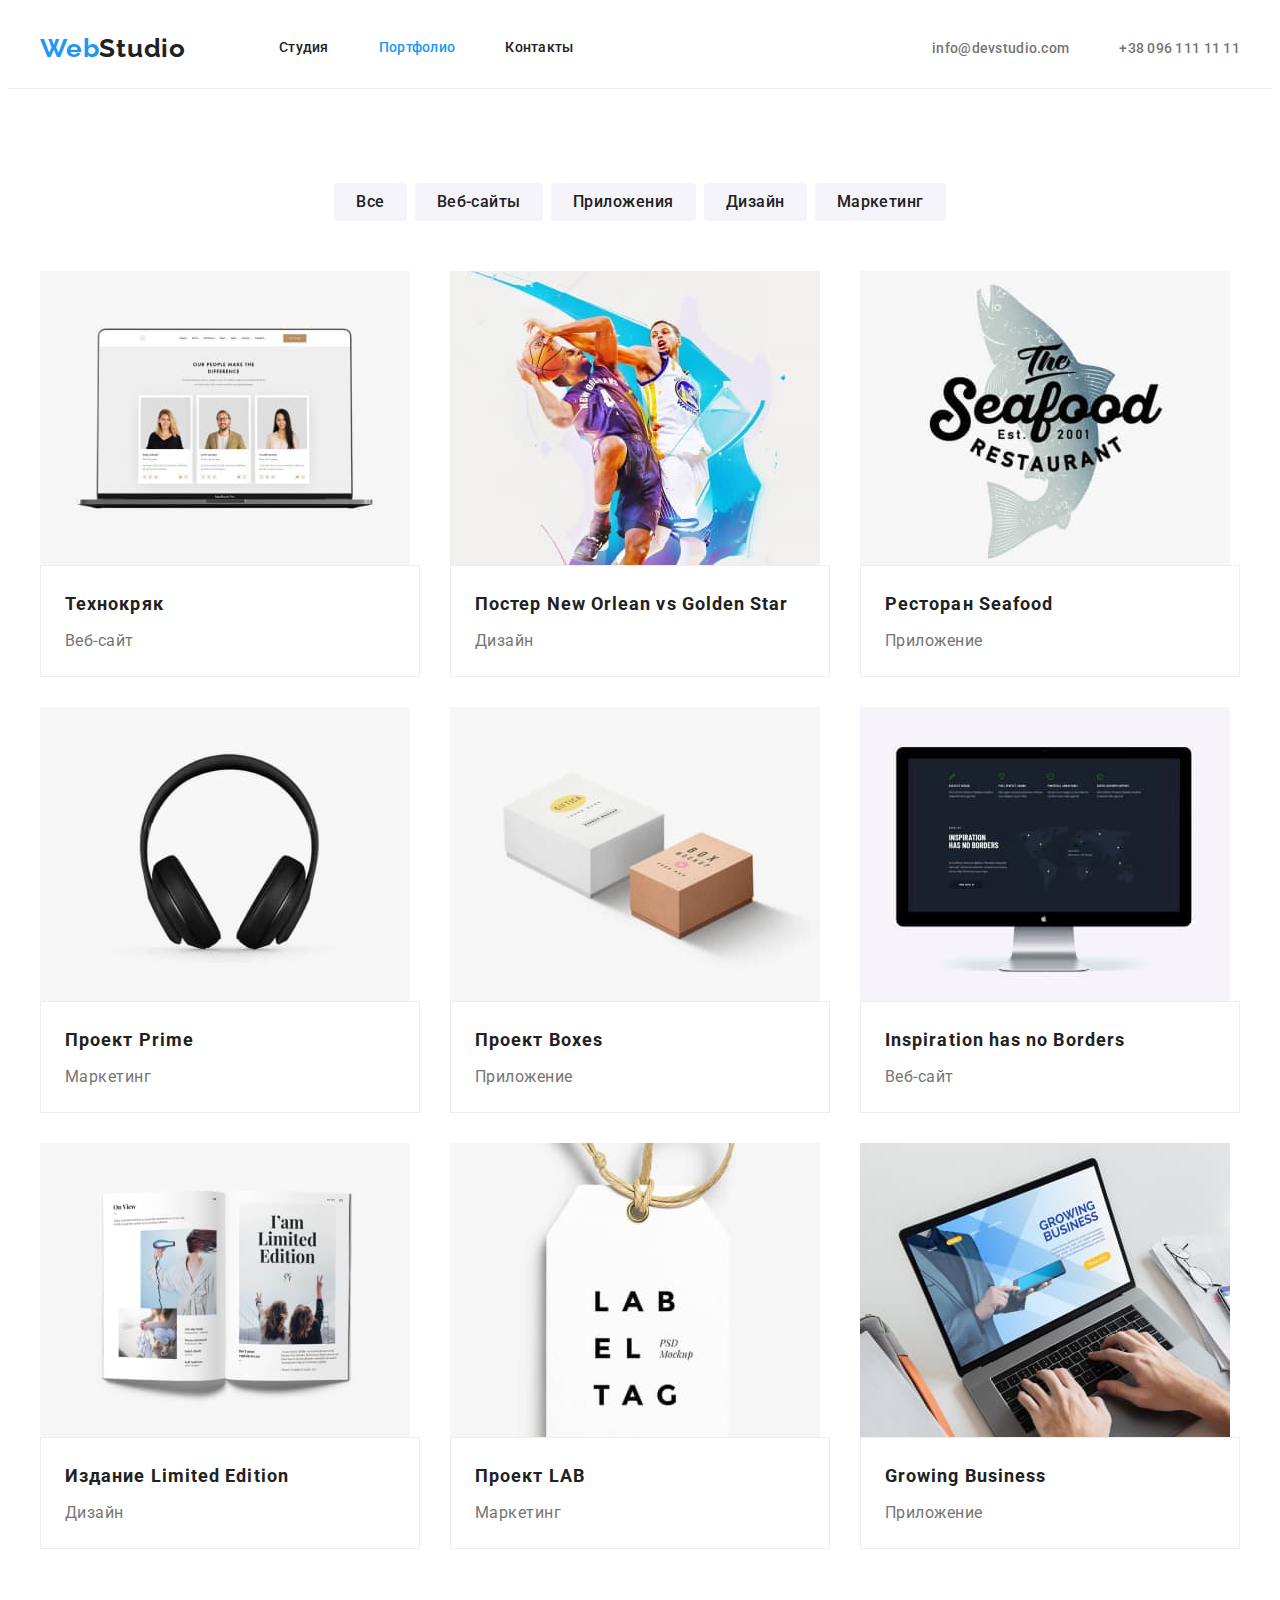
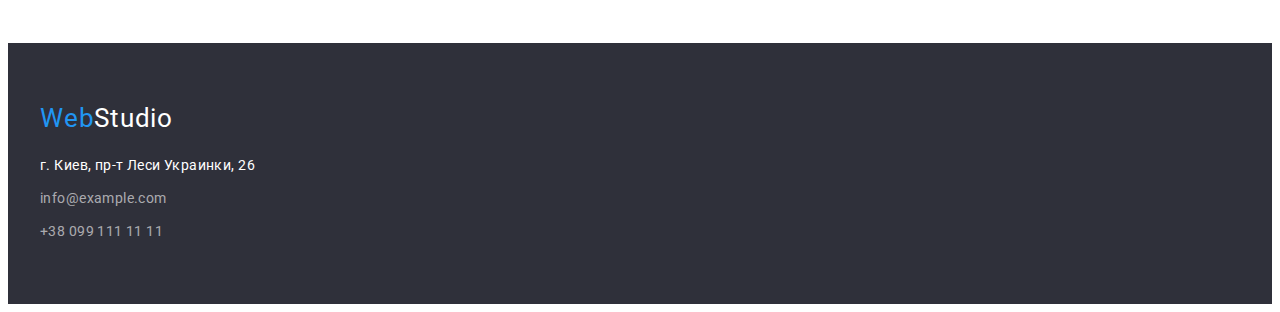
==== commit 2e28a469: "добавляет правки" ====
--- a/portfolio.html
+++ b/portfolio.html
@@ -147,7 +147,7 @@
                 <li><a href="https://www.google.com/maps/place/Lesi+Ukrainky+Blvd,+26,+Kyiv,+Ukraine,+02000/@50.4265807,30.5361971"
                         class="link-address">г. Киев, пр-т Леси Украинки, 26</a></li>
                 <li><a href="mailto:info@example.com" class="link">info@example.com</a></li>
-                <li><a href="tel:+380991111111" class="link">+38 099 111 11 11</a></li>
+                <li><a href="tel:+380991111111" class="link no-margin">+38 099 111 11 11</a></li>
             </ul>
 
         </address>
--- a/css/styles.css
+++ b/css/styles.css
@@ -51,7 +51,7 @@
     display: block;
     max-width: 100%;
     height: auto;
-    border-radius: 0px;
+    /* border-radius: 0px; */
 }
 
 
@@ -70,11 +70,7 @@
 
 .header {
     background-color: var(--primary-white-color);
-    border-bottom-width: 1px;
-    border-bottom-style: solid;
-    border-bottom-color: #ECECEC;
-    padding-top: 24px;
-    padding-bottom: 25px;
+    border-bottom:1px solid #ECECEC;
 }
 
  .logo {
@@ -99,6 +95,7 @@
      display: flex;
      align-items: center;
      
+     
  }
  .main-nav {
      display: flex;
@@ -181,6 +178,7 @@
 
 
 .hero-title {
+    margin: 40px auto 0 auto;
     margin-bottom: 40px;
     margin-left: auto;
     margin-right: auto;
@@ -214,7 +212,7 @@
     line-height: 1.88;
     letter-spacing: 0.06em;
     border: none;
-    text-align: center;
+   
 }
 .hero-btn:hover,
 .hero-btn:focus {
@@ -228,9 +226,7 @@
     padding-top: 94px;
     padding-bottom: 94px;
 } 
-.no-padding {
-    padding-bottom: 0;
-}
+
 .feature-list {
     display: flex;
     margin-left: -30px;
@@ -262,7 +258,12 @@
 
      /*-----------------     section -----------------    */
       /* ---------about--------- */
-.about {
+
+        .no-padding {
+        padding-top: 0;
+    } 
+
+      .about {
     display: flex;
     margin-left: -30px;
     margin-top: -30px;
@@ -345,15 +346,34 @@
 .logo-footer {
     display: inline-block;
     margin-bottom: 20px;
+    font-size: 26px;
+    line-height: 1.19;
+    letter-spacing: 0.03em;
     text-decoration: none;
 }
 
 .footer .logo-footer {
     color: var(--primary-white-color);
 }
+
+.footer-list .link {
+    display: inline-block;
+    margin-bottom: 9px;
+
+    color: rgba(255, 255, 255, 0.6);
+    font-family: 'Roboto';
+    font-style: normal;
+    font-weight: 400;
+    font-size: 14px;
+    line-height: 1.71;
+    letter-spacing: 0.03em;
+    text-decoration: none;
+}
+
 .link-address {
     display: inline-block;
-    margin-bottom: 9px;
+    margin-bottom: 9px;  
+
     color: var(--primary-white-color);
     font-family: 'Roboto';
     font-style: normal;
@@ -361,20 +381,14 @@
     font-size: 14px;
     line-height: 1.71;
     letter-spacing: 0.03em;
-    text-decoration: none;
-}
-.footer-list .link {
-    display: inline-block;
-    margin-bottom: 9px;
-    color: rgba(255, 255, 255, 0.6);
-    font-family: 'Roboto';
-    font-style: normal;
-    font-weight: 400;
-    font-size: 14px;
-    line-height: 1.71;
-    letter-spacing: 0.03em;
-    text-decoration: none;
-}
+    text-decoration: none; 
+}
+
+.no-margin.link {
+    margin-bottom: 0;
+}
+ 
+
 .link-address:hover,
 .link-address:focus {
     color: var(--accent-color);
